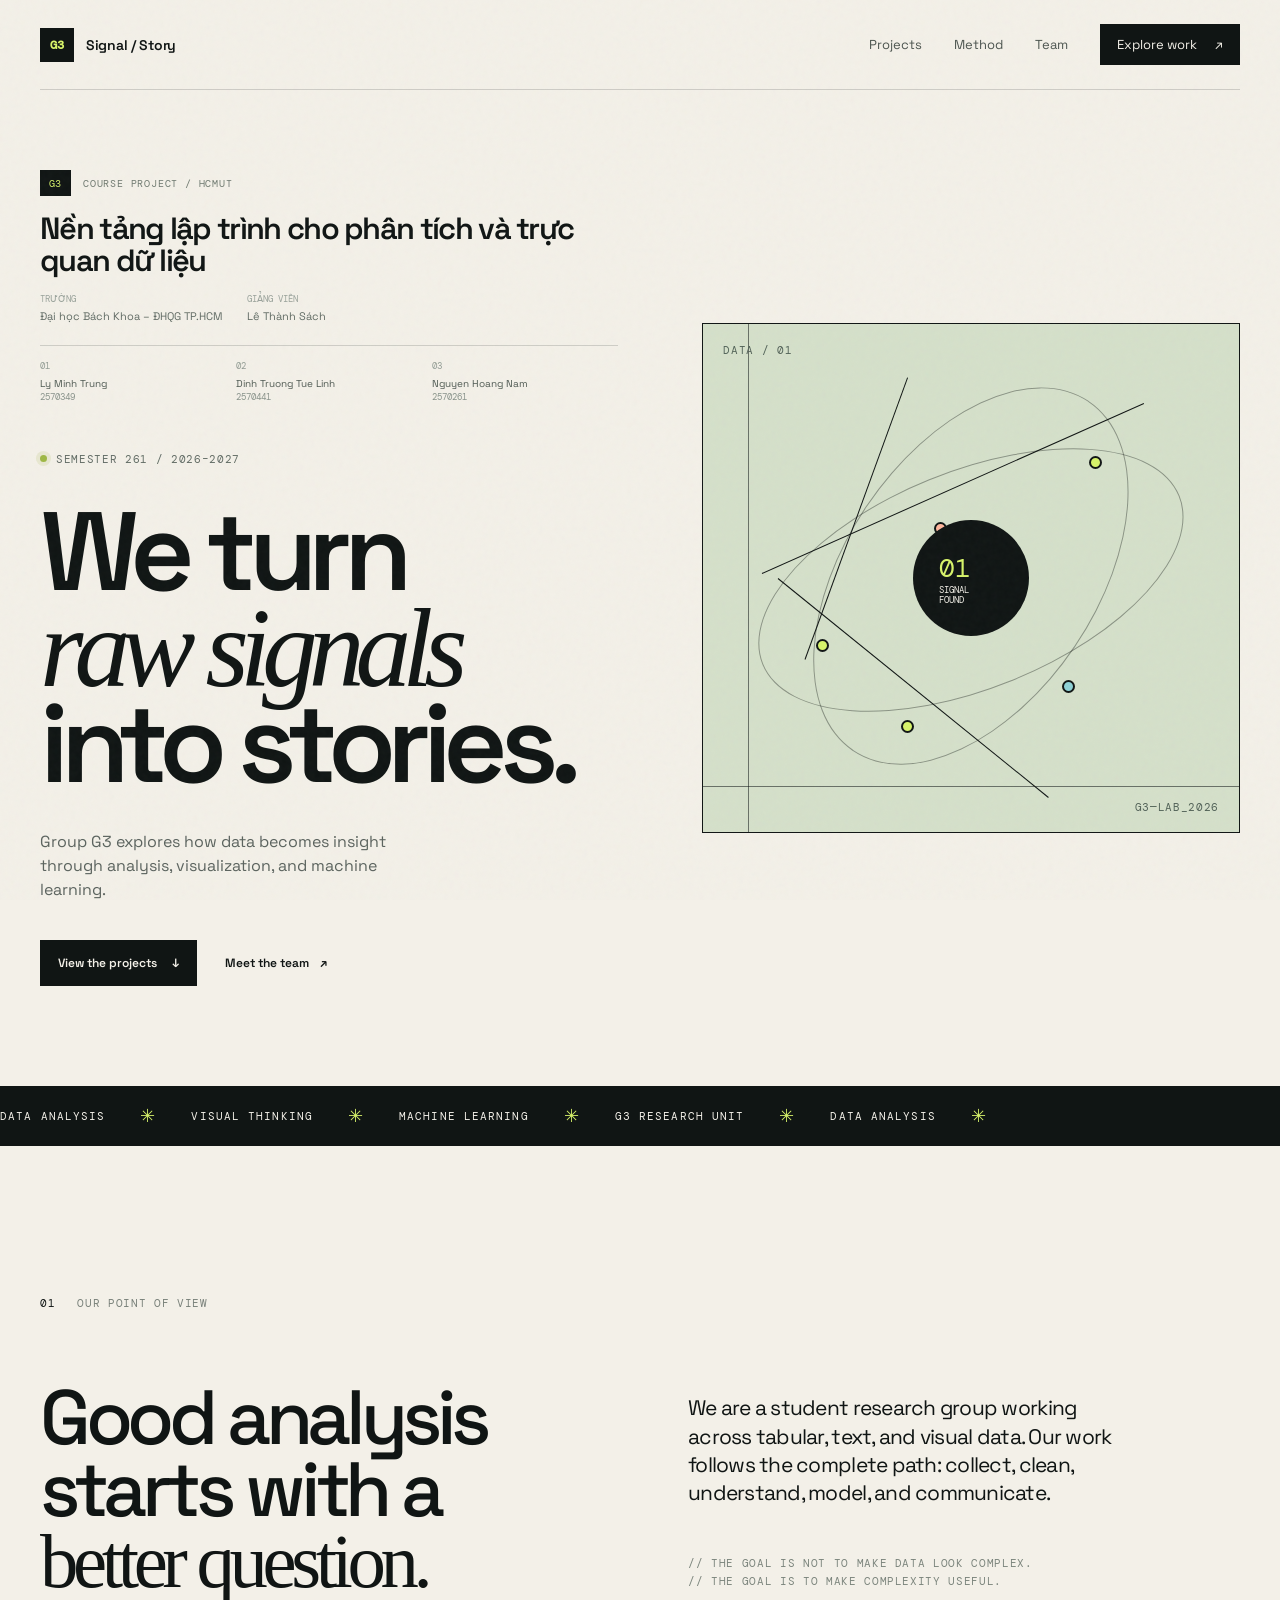
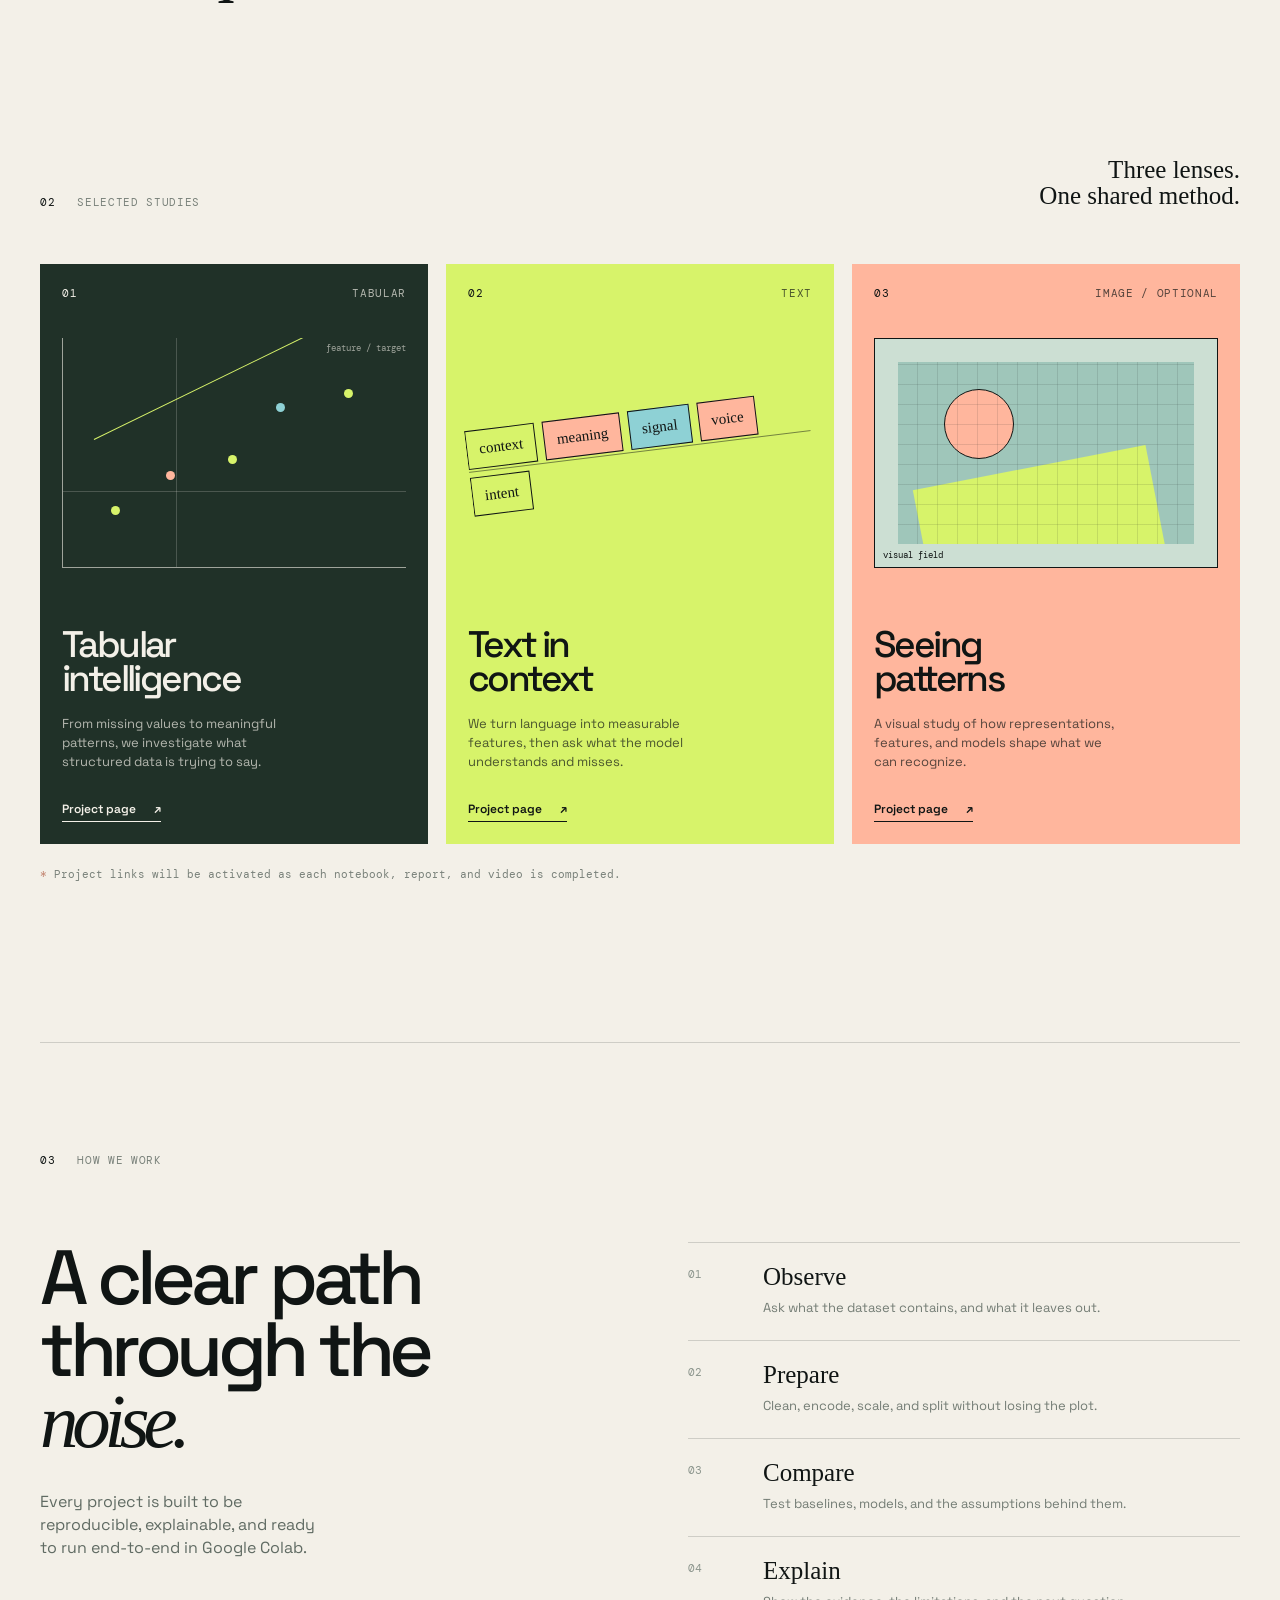
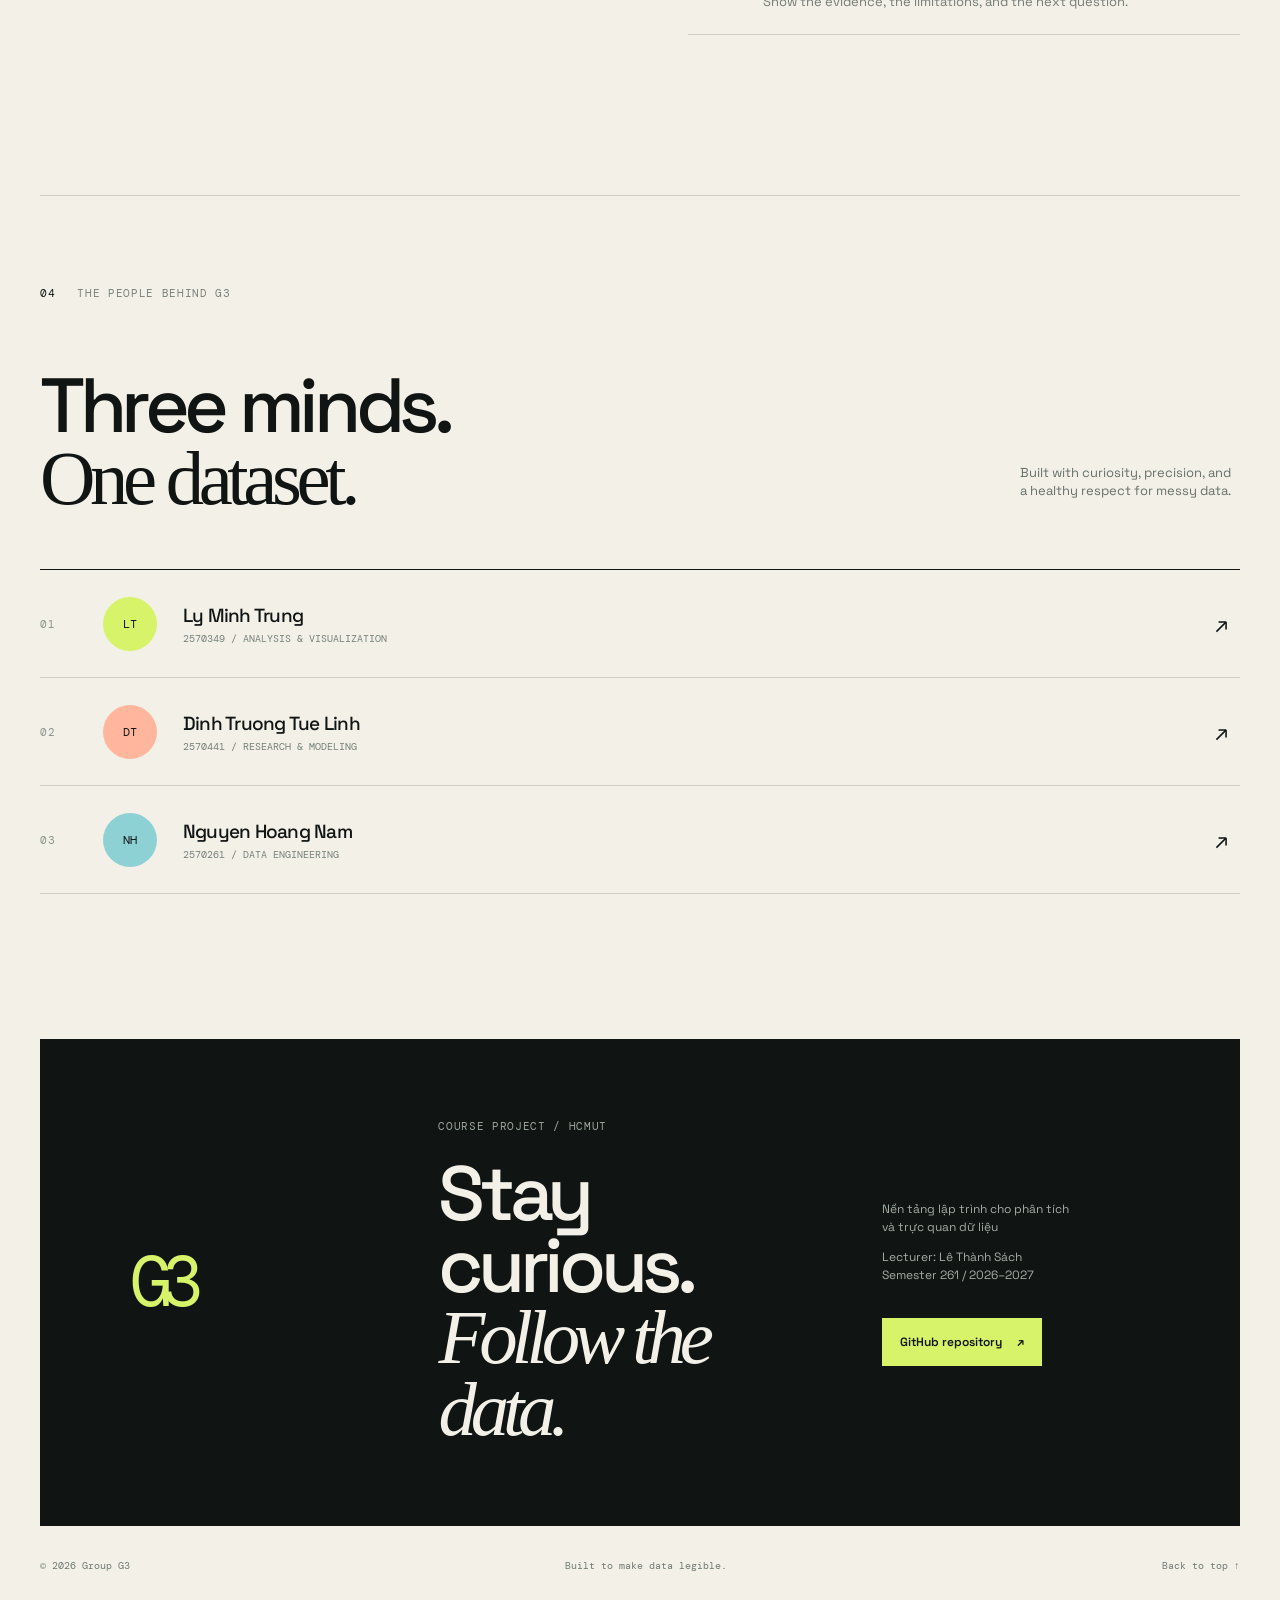
==== index.html @ 5262b0e8 "Create Group G3 assignment landing page" ====
<!doctype html>
<html lang="en">
<head>
  <meta charset="UTF-8">
  <meta name="viewport" content="width=device-width, initial-scale=1.0">
  <meta name="description" content="Group G3 - Programming Foundations for Data Analysis and Visualization.">
  <meta name="theme-color" content="#101514">
  <title>G3 / Signal &amp; Story</title>
  <link rel="preconnect" href="https://fonts.googleapis.com">
  <link rel="preconnect" href="https://fonts.gstatic.com" crossorigin>
  <link href="https://fonts.googleapis.com/css2?family=DM+Mono:wght@400;500&family=Space+Grotesk:wght@400;500;600;700&display=swap" rel="stylesheet">
  <link rel="stylesheet" href="style.css">
</head>
<body>
  <div class="noise" aria-hidden="true"></div>
  <header class="site-header">
    <a class="brand" href="#top" aria-label="G3 home"><span class="brand-mark">G3</span><span>Signal / Story</span></a>
    <button class="menu-toggle" type="button" aria-expanded="false" aria-controls="site-nav">Menu <span>+</span></button>
    <nav class="site-nav" id="site-nav" aria-label="Primary navigation">
      <a href="#work">Projects</a>
      <a href="#method">Method</a>
      <a href="#team">Team</a>
      <a class="nav-cta" href="#contact">Explore work <span>↗</span></a>
    </nav>
  </header>

  <main id="top">
    <section class="hero section-shell">
      <div class="hero-copy reveal">
        <div class="course-meta">
          <div class="course-meta-heading"><span class="meta-index">G3</span><span>Course project / HCMUT</span></div>
          <h2>Nền tảng lập trình cho phân tích và trực quan dữ liệu</h2>
          <div class="course-meta-details">
            <p><strong>Trường</strong> Đại học Bách Khoa – ĐHQG TP.HCM</p>
            <p><strong>Giảng viên</strong> Lê Thành Sách</p>
          </div>
          <div class="course-members">
            <span><b>01</b> Ly Minh Trung<br><small>2570349</small></span>
            <span><b>02</b> Dinh Truong Tue Linh<br><small>2570441</small></span>
            <span><b>03</b> Nguyen Hoang Nam<br><small>2570261</small></span>
          </div>
        </div>
        <p class="eyebrow"><span class="status-dot"></span> Semester 261 / 2026–2027</p>
        <h1>We turn<br><em>raw signals</em><br>into stories.</h1>
        <p class="hero-lede">Group G3 explores how data becomes insight through analysis, visualization, and machine learning.</p>
        <div class="hero-actions">
          <a class="button button-primary" href="#work">View the projects <span>↓</span></a>
          <a class="text-link" href="#team">Meet the team <span>↗</span></a>
        </div>
      </div>
      <div class="hero-visual reveal reveal-delay" aria-label="Abstract data visualization showing connected points and measured lines">
        <div class="visual-label label-top">DATA / 01</div>
        <div class="visual-label label-bottom">G3—LAB_2026</div>
        <div class="orbit orbit-one"></div>
        <div class="orbit orbit-two"></div>
        <div class="data-line line-one"></div>
        <div class="data-line line-two"></div>
        <div class="data-line line-three"></div>
        <div class="node node-a"></div>
        <div class="node node-b"></div>
        <div class="node node-c"></div>
        <div class="node node-d"></div>
        <div class="node node-e"></div>
        <div class="visual-center"><span>01</span><small>signal<br>found</small></div>
        <div class="axis axis-x"></div>
        <div class="axis axis-y"></div>
      </div>
    </section>

    <section class="ticker" aria-label="Project focus">
      <div class="ticker-track"><span>DATA ANALYSIS</span><b>✳</b><span>VISUAL THINKING</span><b>✳</b><span>MACHINE LEARNING</span><b>✳</b><span>G3 RESEARCH UNIT</span><b>✳</b><span>DATA ANALYSIS</span><b>✳</b></div>
    </section>

    <section class="intro section-shell" id="method">
      <div class="section-kicker"><span>01</span><span>Our point of view</span></div>
      <div class="intro-grid">
        <h2>Good analysis<br>starts with a<br><span>better question.</span></h2>
        <div class="intro-copy">
          <p>We are a student research group working across tabular, text, and visual data. Our work follows the complete path: collect, clean, understand, model, and communicate.</p>
          <p class="mono-note">// The goal is not to make data look complex.<br>// The goal is to make complexity useful.</p>
        </div>
      </div>
    </section>

    <section class="projects section-shell" id="work">
      <div class="section-heading">
        <div class="section-kicker"><span>02</span><span>Selected studies</span></div>
        <p>Three lenses.<br>One shared method.</p>
      </div>
      <div class="project-grid">
        <article class="project-card project-card-dark reveal">
          <div class="card-top"><span class="project-number">01</span><span class="project-type">Tabular</span></div>
          <div class="card-visual chart-visual" aria-hidden="true"><span class="chart-label">feature / target</span><i></i><i></i><i></i><i></i><i></i><b class="chart-axis-x"></b><b class="chart-axis-y"></b></div>
          <div class="card-content"><h3>Tabular<br>intelligence</h3><p>From missing values to meaningful patterns, we investigate what structured data is trying to say.</p><a class="card-link" href="#contact">Project page <span>↗</span></a></div>
        </article>
        <article class="project-card project-card-lime reveal reveal-delay-short">
          <div class="card-top"><span class="project-number">02</span><span class="project-type">Text</span></div>
          <div class="card-visual text-visual" aria-hidden="true"><span>context</span><span>meaning</span><span>signal</span><span>voice</span><span>intent</span><div class="scan-line"></div></div>
          <div class="card-content"><h3>Text in<br>context</h3><p>We turn language into measurable features, then ask what the model understands and misses.</p><a class="card-link" href="#contact">Project page <span>↗</span></a></div>
        </article>
        <article class="project-card project-card-peach reveal reveal-delay">
          <div class="card-top"><span class="project-number">03</span><span class="project-type">Image / optional</span></div>
          <div class="card-visual image-visual" aria-hidden="true"><div class="image-frame"><div class="image-sun"></div><div class="image-horizon"></div><div class="image-grid"></div></div><span class="image-tag">visual field</span></div>
          <div class="card-content"><h3>Seeing<br>patterns</h3><p>A visual study of how representations, features, and models shape what we can recognize.</p><a class="card-link" href="#contact">Project page <span>↗</span></a></div>
        </article>
      </div>
      <p class="project-note"><span>*</span> Project links will be activated as each notebook, report, and video is completed.</p>
    </section>

    <section class="process section-shell">
      <div class="section-kicker"><span>03</span><span>How we work</span></div>
      <div class="process-grid">
        <div class="process-intro"><h2>A clear path<br>through the<br><em>noise.</em></h2><p>Every project is built to be reproducible, explainable, and ready to run end-to-end in Google Colab.</p></div>
        <ol class="process-list">
          <li><span>01</span><div><h3>Observe</h3><p>Ask what the dataset contains, and what it leaves out.</p></div></li>
          <li><span>02</span><div><h3>Prepare</h3><p>Clean, encode, scale, and split without losing the plot.</p></div></li>
          <li><span>03</span><div><h3>Compare</h3><p>Test baselines, models, and the assumptions behind them.</p></div></li>
          <li><span>04</span><div><h3>Explain</h3><p>Show the evidence, the limitations, and the next question.</p></div></li>
        </ol>
      </div>
    </section>

    <section class="team section-shell" id="team">
      <div class="section-kicker"><span>04</span><span>The people behind G3</span></div>
      <div class="team-heading"><h2>Three minds.<br><span>One dataset.</span></h2><p>Built with curiosity, precision, and a healthy respect for messy data.</p></div>
      <div class="member-list">
        <div class="member"><span class="member-index">01</span><div class="member-avatar avatar-lime">LT</div><div class="member-name"><h3>Ly Minh Trung</h3><p>2570349 / Analysis &amp; visualization</p></div><span class="member-arrow">↗</span></div>
        <div class="member"><span class="member-index">02</span><div class="member-avatar avatar-peach">DT</div><div class="member-name"><h3>Dinh Truong Tue Linh</h3><p>2570441 / Research &amp; modeling</p></div><span class="member-arrow">↗</span></div>
        <div class="member"><span class="member-index">03</span><div class="member-avatar avatar-blue">NH</div><div class="member-name"><h3>Nguyen Hoang Nam</h3><p>2570261 / Data engineering</p></div><span class="member-arrow">↗</span></div>
      </div>
    </section>

    <section class="contact section-shell" id="contact">
      <div class="contact-mark">G3</div>
      <div><p class="eyebrow">Course project / HCMUT</p><h2>Stay curious.<br><em>Follow the data.</em></h2></div>
      <div class="contact-meta"><p>Nền tảng lập trình cho phân tích và trực quan dữ liệu</p><p>Lecturer: Lê Thành Sách<br>Semester 261 / 2026–2027</p><a class="button button-light" href="https://github.com/trungly-hcmut/CO5177_DataVisualization_Assignment" target="_blank" rel="noreferrer">GitHub repository <span>↗</span></a></div>
    </section>
  </main>

  <footer class="site-footer section-shell"><span>© 2026 Group G3</span><span>Built to make data legible.</span><a href="#top">Back to top ↑</a></footer>
  <script src="script.js"></script>
</body>
</html>
---- style.css ----
:root {
  --ink: #101514;
  --paper: #f3f0e8;
  --muted: #7f867f;
  --line: rgba(16, 21, 20, .16);
  --lime: #d7f36a;
  --peach: #ffb69d;
  --blue: #8ed1d5;
  --serif: Georgia, 'Times New Roman', serif;
  --sans: 'Space Grotesk', 'Helvetica Neue', sans-serif;
  --mono: 'DM Mono', monospace;
}

* { box-sizing: border-box; }
html { scroll-behavior: smooth; }
body { margin: 0; background: var(--paper); color: var(--ink); font-family: var(--sans); overflow-x: hidden; }
a { color: inherit; text-decoration: none; }
.noise { position: fixed; inset: 0; z-index: 10; pointer-events: none; opacity: .07; background-image: url("data:image/svg+xml,%3Csvg viewBox='0 0 180 180' xmlns='http://www.w3.org/2000/svg'%3E%3Cfilter id='n'%3E%3CfeTurbulence type='fractalNoise' baseFrequency='.9' numOctaves='4' stitchTiles='stitch'/%3E%3C/filter%3E%3Crect width='100%25' height='100%25' filter='url(%23n)' opacity='.45'/%3E%3C/svg%3E"); }
.section-shell { width: min(1240px, calc(100% - 80px)); margin-inline: auto; }
.site-header { width: min(1240px, calc(100% - 80px)); height: 90px; margin: auto; display: flex; align-items: center; justify-content: space-between; border-bottom: 1px solid var(--line); position: relative; z-index: 20; }
.brand { display: flex; gap: 12px; align-items: center; font-size: 14px; font-weight: 600; letter-spacing: -.02em; }
.brand-mark { display: grid; place-items: center; width: 34px; height: 34px; background: var(--ink); color: var(--lime); font-family: var(--mono); font-size: 12px; }
.site-nav { display: flex; align-items: center; gap: 32px; color: #4d5550; font-size: 13px; }
.site-nav a:not(.nav-cta):hover, .text-link:hover, .card-link:hover { color: #8b9c2b; }
.nav-cta { background: var(--ink); color: var(--paper); padding: 12px 17px; }
.nav-cta span, .button span, .card-link span { margin-left: 15px; }
.menu-toggle { display: none; background: none; border: 0; font-family: var(--mono); font-size: 12px; }
.hero { min-height: 680px; display: grid; grid-template-columns: 1fr .93fr; gap: 7%; align-items: center; padding: 80px 0 100px; }
.course-meta { margin-bottom: 48px; max-width: 610px; }
.course-meta-heading { display: flex; align-items: center; gap: 12px; color: #707a71; font: 10px var(--mono); letter-spacing: .08em; text-transform: uppercase; }
.meta-index { display: grid; place-items: center; width: 31px; height: 26px; background: var(--ink); color: var(--lime); font-size: 10px; }
.course-meta h2 { max-width: 560px; margin: 17px 0 16px; font-size: clamp(22px, 2.4vw, 32px); line-height: 1.04; letter-spacing: -.055em; font-weight: 600; }
.course-meta-details { display: flex; flex-wrap: wrap; gap: 6px 24px; color: #626c65; font-size: 11px; }
.course-meta-details p { margin: 0; }
.course-meta-details strong { display: block; margin-bottom: 4px; color: #9aa39b; font: 9px var(--mono); text-transform: uppercase; }
.course-members { display: grid; grid-template-columns: repeat(3, minmax(0, 1fr)); gap: 10px; margin-top: 22px; padding-top: 14px; border-top: 1px solid var(--line); }
.course-members span { color: #4f5952; font-size: 10px; line-height: 1.35; }
.course-members b { display: block; margin-bottom: 5px; color: #929c94; font: 9px var(--mono); }
.course-members small { color: #89938b; font: 9px var(--mono); }
.eyebrow, .section-kicker, .project-type, .project-number, .visual-label, .member-index, .mono-note { font-family: var(--mono); font-size: 11px; letter-spacing: .06em; text-transform: uppercase; }
.eyebrow { display: flex; align-items: center; gap: 9px; color: #626c65; }
.status-dot { width: 7px; height: 7px; background: #9eb744; display: inline-block; border-radius: 50%; box-shadow: 0 0 0 4px rgba(158,183,68,.15); }
h1, h2, h3, p { margin-top: 0; }
h1 { font-size: clamp(68px, 8.7vw, 128px); line-height: .86; letter-spacing: -.075em; font-weight: 600; margin: 38px 0; }
h1 em, h2 em { font-family: var(--serif); font-weight: 400; letter-spacing: -.08em; }
.hero-lede { max-width: 360px; color: #5b635e; font-size: 16px; line-height: 1.5; }
.hero-actions { display: flex; align-items: center; gap: 28px; margin-top: 38px; }
.button { display: inline-flex; align-items: center; padding: 15px 18px; font-size: 12px; font-weight: 600; }
.button-primary { background: var(--ink); color: var(--paper); }
.button-primary:hover { background: #3e5040; }
.button-light { background: var(--lime); color: var(--ink); margin-top: 22px; }
.text-link, .card-link { font-size: 12px; font-weight: 600; }
.text-link span { margin-left: 8px; }
.hero-visual { height: 510px; position: relative; background: #d5e0ca; overflow: hidden; border: 1px solid var(--ink); }
.hero-visual::before { content: ''; position: absolute; inset: 0; background: linear-gradient(90deg, transparent 49.8%, rgba(16,21,20,.12) 50%, transparent 50.2%), linear-gradient(0deg, transparent 49.8%, rgba(16,21,20,.12) 50%, transparent 50.2%); background-size: 64px 64px; opacity: .55; }
.visual-label { position: absolute; z-index: 2; color: #526258; }
.label-top { top: 19px; left: 20px; }.label-bottom { bottom: 18px; right: 20px; }
.orbit { position: absolute; border: 1px solid rgba(16,21,20,.38); border-radius: 50%; transform: rotate(-22deg); }
.orbit-one { width: 84%; height: 43%; left: 8%; top: 29%; }.orbit-two { width: 47%; height: 83%; left: 26.5%; top: 8%; transform: rotate(34deg); }
.data-line { position: absolute; height: 1px; background: var(--ink); transform-origin: left; z-index: 1; }.line-one { width: 78%; top: 49%; left: 11%; transform: rotate(-24deg); }.line-two { width: 65%; top: 50%; left: 14%; transform: rotate(39deg); }.line-three { width: 56%; top: 66%; left: 19%; transform: rotate(-70deg); }
.node { position: absolute; width: 13px; height: 13px; border: 2px solid var(--ink); background: var(--lime); border-radius: 50%; z-index: 3; }.node-a { left: 21%; top: 62%; }.node-b { left: 43%; top: 39%; background: var(--peach); }.node-c { left: 72%; top: 26%; }.node-d { left: 67%; top: 70%; background: var(--blue); }.node-e { left: 37%; top: 78%; }
.visual-center { position: absolute; top: 50%; left: 50%; translate: -50% -50%; width: 116px; height: 116px; border-radius: 50%; background: var(--ink); color: var(--lime); display: flex; flex-direction: column; justify-content: center; padding-left: 26px; z-index: 4; }.visual-center span { font-family: var(--mono); font-size: 26px; }.visual-center small { font-family: var(--mono); font-size: 9px; color: var(--paper); line-height: 1.15; text-transform: uppercase; }
.axis { position: absolute; background: var(--ink); opacity: .55; }.axis-x { width: 100%; height: 1px; bottom: 45px; }.axis-y { height: 100%; width: 1px; left: 45px; }
.ticker { background: var(--ink); color: var(--paper); overflow: hidden; white-space: nowrap; padding: 18px 0; }.ticker-track { width: max-content; display: flex; align-items: center; gap: 35px; animation: ticker 32s linear infinite; font-family: var(--mono); font-size: 11px; letter-spacing: .1em; }.ticker b { color: var(--lime); font-size: 18px; font-weight: 400; }
@keyframes ticker { to { transform: translateX(-50%); } }
.intro { padding: 150px 0 155px; }.section-kicker { display: flex; align-items: center; gap: 22px; color: #79817a; }.section-kicker span:first-child { color: var(--ink); }.intro-grid { display: grid; grid-template-columns: 1fr 1fr; gap: 8%; margin-top: 72px; }.intro h2, .process h2, .team h2, .contact h2 { font-size: clamp(48px, 6vw, 84px); line-height: .93; letter-spacing: -.07em; font-weight: 500; margin: 0; }.intro h2 span, .team h2 span { font-family: var(--serif); font-weight: 400; }.intro-copy { padding-top: 12px; max-width: 440px; }.intro-copy > p:first-child { font-size: 21px; line-height: 1.35; letter-spacing: -.035em; }.mono-note { margin-top: 46px; color: #7c857d; line-height: 1.7; }
.projects { padding-bottom: 150px; }.section-heading { display: flex; justify-content: space-between; align-items: end; margin-bottom: 55px; }.section-heading > p { font-family: var(--serif); font-size: 25px; line-height: 1.05; text-align: right; margin: 0; }.project-grid { display: grid; grid-template-columns: repeat(3, 1fr); gap: 18px; }.project-card { min-height: 580px; padding: 22px; display: flex; flex-direction: column; }.project-card-dark { background: #203128; color: var(--paper); }.project-card-lime { background: var(--lime); }.project-card-peach { background: var(--peach); }.card-top { display: flex; justify-content: space-between; }.project-type { opacity: .7; }.card-visual { height: 230px; margin: 38px 0 35px; position: relative; overflow: hidden; }.card-content { margin-top: auto; }.card-content h3 { font-size: 37px; line-height: .9; letter-spacing: -.07em; font-weight: 500; margin-bottom: 20px; }.card-content p { max-width: 245px; font-size: 13px; line-height: 1.45; opacity: .7; }.card-link { display: inline-block; margin-top: 17px; border-bottom: 1px solid currentColor; padding-bottom: 4px; }.chart-visual { border-bottom: 1px solid rgba(243,240,232,.6); border-left: 1px solid rgba(243,240,232,.6); }.chart-label { position: absolute; top: 4px; right: 0; font: 9px var(--mono); opacity: .6; }.chart-visual i { position: absolute; width: 9px; height: 9px; border-radius: 50%; background: var(--lime); }.chart-visual i:nth-of-type(1) { left: 14%; bottom: 23%; }.chart-visual i:nth-of-type(2) { left: 30%; bottom: 38%; background: var(--peach); }.chart-visual i:nth-of-type(3) { left: 48%; bottom: 45%; }.chart-visual i:nth-of-type(4) { left: 62%; bottom: 68%; background: var(--blue); }.chart-visual i:nth-of-type(5) { left: 82%; bottom: 74%; }.chart-visual::after { content: ''; position: absolute; width: 85%; height: 1px; top: 44%; left: 9%; background: var(--lime); transform: rotate(-26deg); transform-origin: left; }.chart-axis-x, .chart-axis-y { position: absolute; background: rgba(243,240,232,.2); }.chart-axis-x { left: 0; right: 0; height: 1px; bottom: 33%; }.chart-axis-y { top: 0; bottom: 0; width: 1px; left: 33%; }.text-visual { display: flex; flex-wrap: wrap; align-content: center; gap: 8px; transform: rotate(-7deg); }.text-visual span { border: 1px solid var(--ink); padding: 10px 12px; font: 15px var(--serif); }.text-visual span:nth-child(2), .text-visual span:nth-child(4) { background: var(--peach); }.text-visual span:nth-child(3) { background: var(--blue); }.scan-line { position: absolute; left: -10%; right: -10%; height: 1px; background: var(--ink); top: 49%; opacity: .5; }.image-visual { border: 1px solid var(--ink); background: #ccdfd3; }.image-frame { position: absolute; inset: 23px; overflow: hidden; background: #9fc6ba; }.image-sun { width: 70px; height: 70px; border: 1px solid var(--ink); border-radius: 50%; position: absolute; top: 27px; left: 46px; background: var(--peach); }.image-horizon { position: absolute; width: 80%; height: 100%; bottom: -57%; left: 10%; background: var(--lime); rotate: -11deg; }.image-grid { position: absolute; inset: 0; background: repeating-linear-gradient(0deg, transparent 0 19px, rgba(16,21,20,.22) 20px), repeating-linear-gradient(90deg, transparent 0 19px, rgba(16,21,20,.22) 20px); }.image-tag { position: absolute; bottom: 6px; left: 8px; font: 9px var(--mono); }.project-note { margin-top: 23px; color: #79817a; font: 11px var(--mono); }.project-note span { color: #bf7d68; }
.process { padding: 110px 0 160px; border-top: 1px solid var(--line); }.process-grid { display: grid; grid-template-columns: 1fr 1fr; gap: 8%; margin-top: 75px; }.process-intro p { max-width: 280px; color: #606b63; line-height: 1.45; margin-top: 32px; }.process-list { margin: 0; padding: 0; list-style: none; border-top: 1px solid var(--line); }.process-list li { display: grid; grid-template-columns: 55px 1fr; gap: 20px; padding: 24px 0; border-bottom: 1px solid var(--line); }.process-list li > span { font: 11px var(--mono); color: #8c958d; }.process-list h3 { font: 500 25px var(--serif); margin: -4px 0 8px; }.process-list p { color: #737c74; font-size: 13px; margin: 0; }
.team { padding: 90px 0 145px; border-top: 1px solid var(--line); }.team-heading { display: flex; align-items: end; justify-content: space-between; margin: 70px 0 55px; }.team-heading p { max-width: 220px; color: #657068; font-size: 13px; line-height: 1.45; }.member-list { border-top: 1px solid var(--ink); }.member { min-height: 108px; display: grid; grid-template-columns: 45px 62px 1fr 25px; align-items: center; gap: 18px; border-bottom: 1px solid var(--line); }.member-index { color: #89928a; }.member-avatar { display: grid; place-items: center; width: 54px; height: 54px; border-radius: 50%; font: 12px var(--mono); }.avatar-lime { background: var(--lime); }.avatar-peach { background: var(--peach); }.avatar-blue { background: var(--blue); }.member-name h3 { font-size: 19px; letter-spacing: -.04em; font-weight: 500; margin: 0 0 4px; }.member-name p { color: #758078; font: 10px var(--mono); margin: 0; text-transform: uppercase; }.member-arrow { font-size: 22px; }.member:hover .member-arrow { transform: translate(3px, -3px); transition: transform .2s ease; }
.contact { background: var(--ink); color: var(--paper); padding: 80px 7%; min-height: 420px; display: grid; grid-template-columns: 1fr 1.5fr 1fr; gap: 40px; align-items: center; }.contact-mark { color: var(--lime); font: 70px var(--mono); letter-spacing: -.15em; }.contact .eyebrow { color: #9da89d; }.contact h2 { margin-top: 25px; }.contact-meta { color: #a3aca4; font-size: 12px; line-height: 1.5; }.contact-meta p:first-child { max-width: 200px; }.site-footer { min-height: 80px; display: flex; justify-content: space-between; align-items: center; font: 10px var(--mono); color: #707a71; }.site-footer a:hover { color: var(--ink); }
.reveal { opacity: 0; transform: translateY(22px); transition: opacity .7s ease, transform .7s ease; }.reveal.visible { opacity: 1; transform: translateY(0); }.reveal-delay { transition-delay: .15s; }.reveal-delay-short { transition-delay: .1s; }
@media (max-width: 800px) { .section-shell, .site-header { width: min(100% - 38px, 620px); }.site-header { height: 72px; }.menu-toggle { display: block; z-index: 2; }.site-nav { display: none; position: absolute; top: 72px; left: 0; right: 0; padding: 20px; background: var(--paper); border: 1px solid var(--line); flex-direction: column; align-items: stretch; gap: 0; }.site-nav.open { display: flex; }.site-nav a { padding: 13px 0; }.site-nav .nav-cta { text-align: center; margin-top: 8px; }.hero { grid-template-columns: 1fr; padding: 55px 0 75px; min-height: auto; gap: 58px; }.course-meta { margin-bottom: 38px; }.course-meta h2 { max-width: 480px; }.course-meta-details { gap: 15px 22px; }.course-members { grid-template-columns: 1fr; gap: 10px; }.course-members span { display: grid; grid-template-columns: 25px 1fr; }.course-members b { grid-row: span 2; }.hero-visual { height: 390px; }.intro { padding: 100px 0; }.intro-grid, .process-grid { grid-template-columns: 1fr; gap: 45px; margin-top: 52px; }.project-grid { grid-template-columns: 1fr; gap: 14px; }.project-card { min-height: 520px; }.projects { padding-bottom: 100px; }.process { padding: 80px 0 100px; }.team { padding: 75px 0 100px; }.team-heading { display: block; margin: 50px 0 40px; }.team-heading p { margin-top: 25px; }.contact { width: 100%; padding: 60px 19px; grid-template-columns: 1fr; gap: 25px; }.contact-mark { font-size: 55px; }.site-footer { min-height: 105px; flex-wrap: wrap; gap: 8px; padding: 22px 0; }.section-heading { align-items: start; gap: 20px; }.section-heading > p { font-size: 19px; }.member { grid-template-columns: 32px 50px 1fr 20px; gap: 10px; }.member-avatar { width: 44px; height: 44px; }.member-name h3 { font-size: 15px; }.member-name p { font-size: 8px; }.hero-actions { flex-wrap: wrap; gap: 20px; } }
@media (prefers-reduced-motion: reduce) { html { scroll-behavior: auto; }.ticker-track { animation: none; }.reveal { transition: none; } }
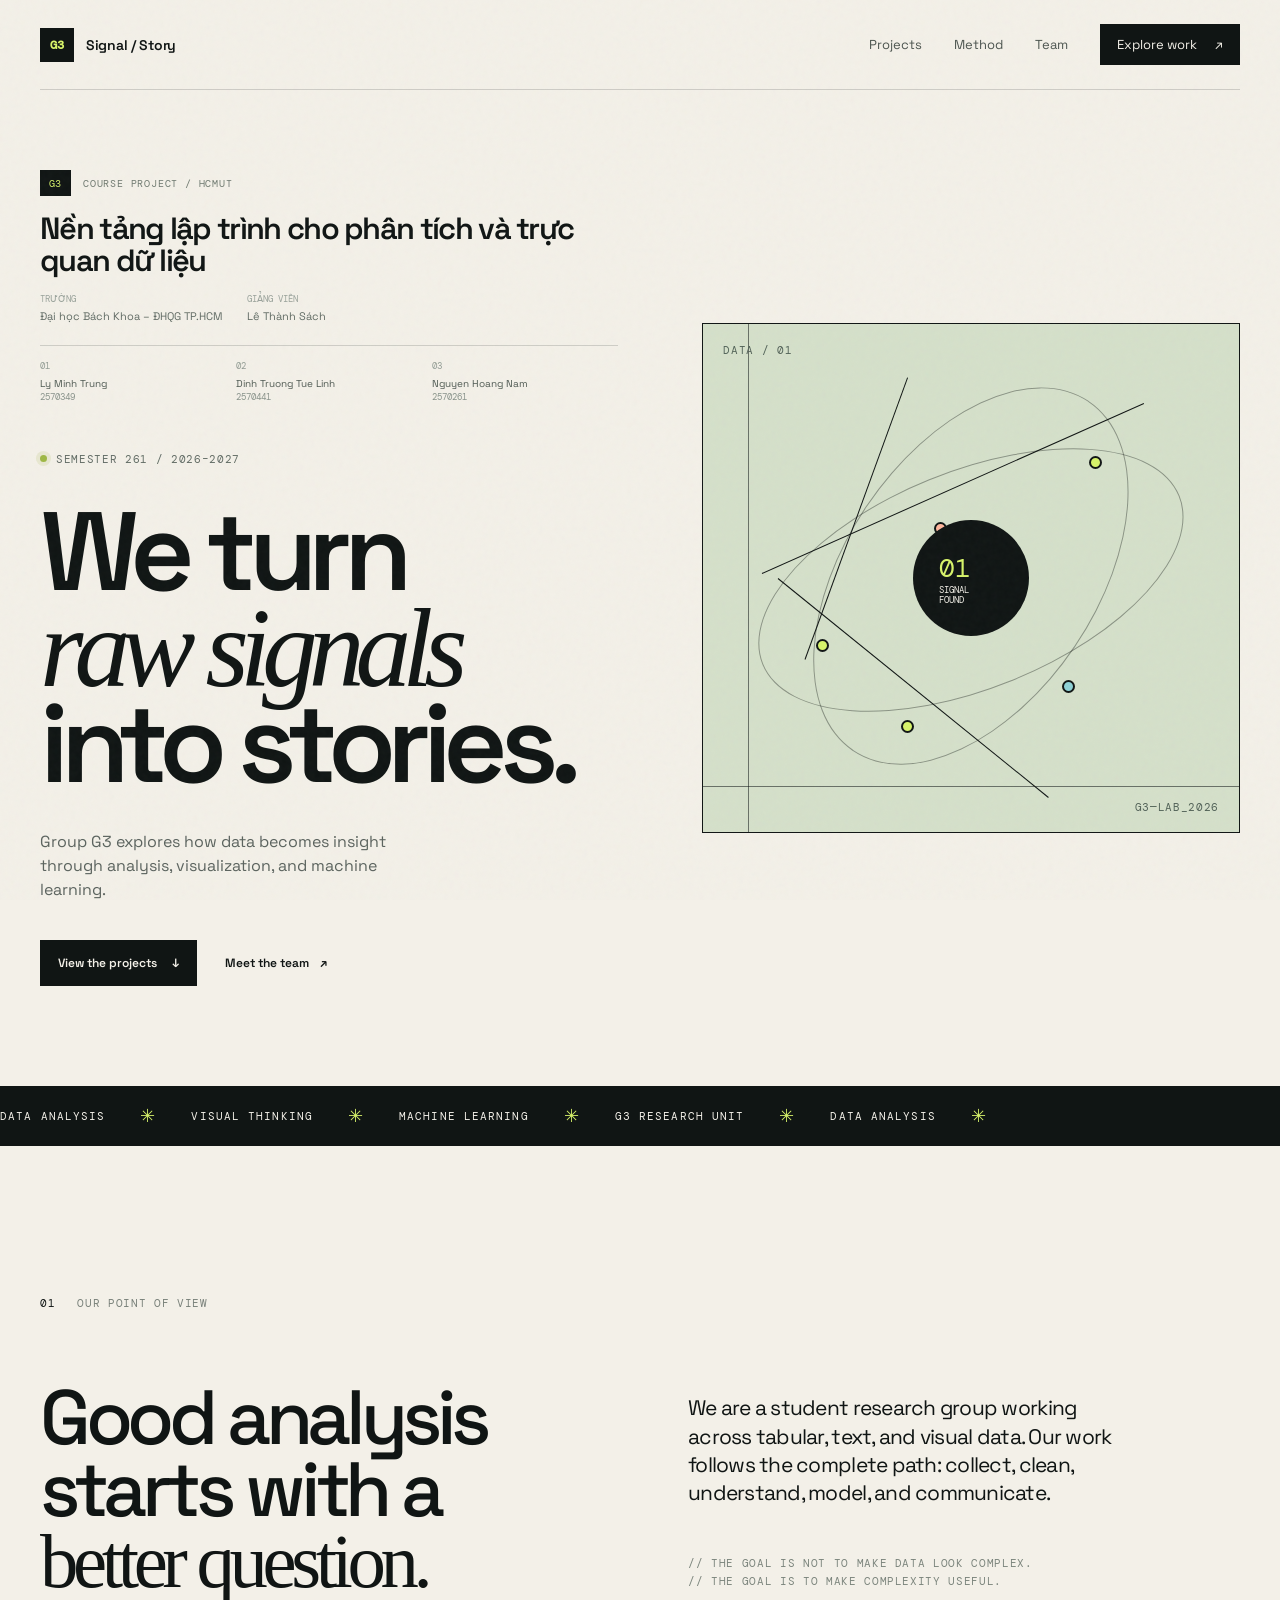
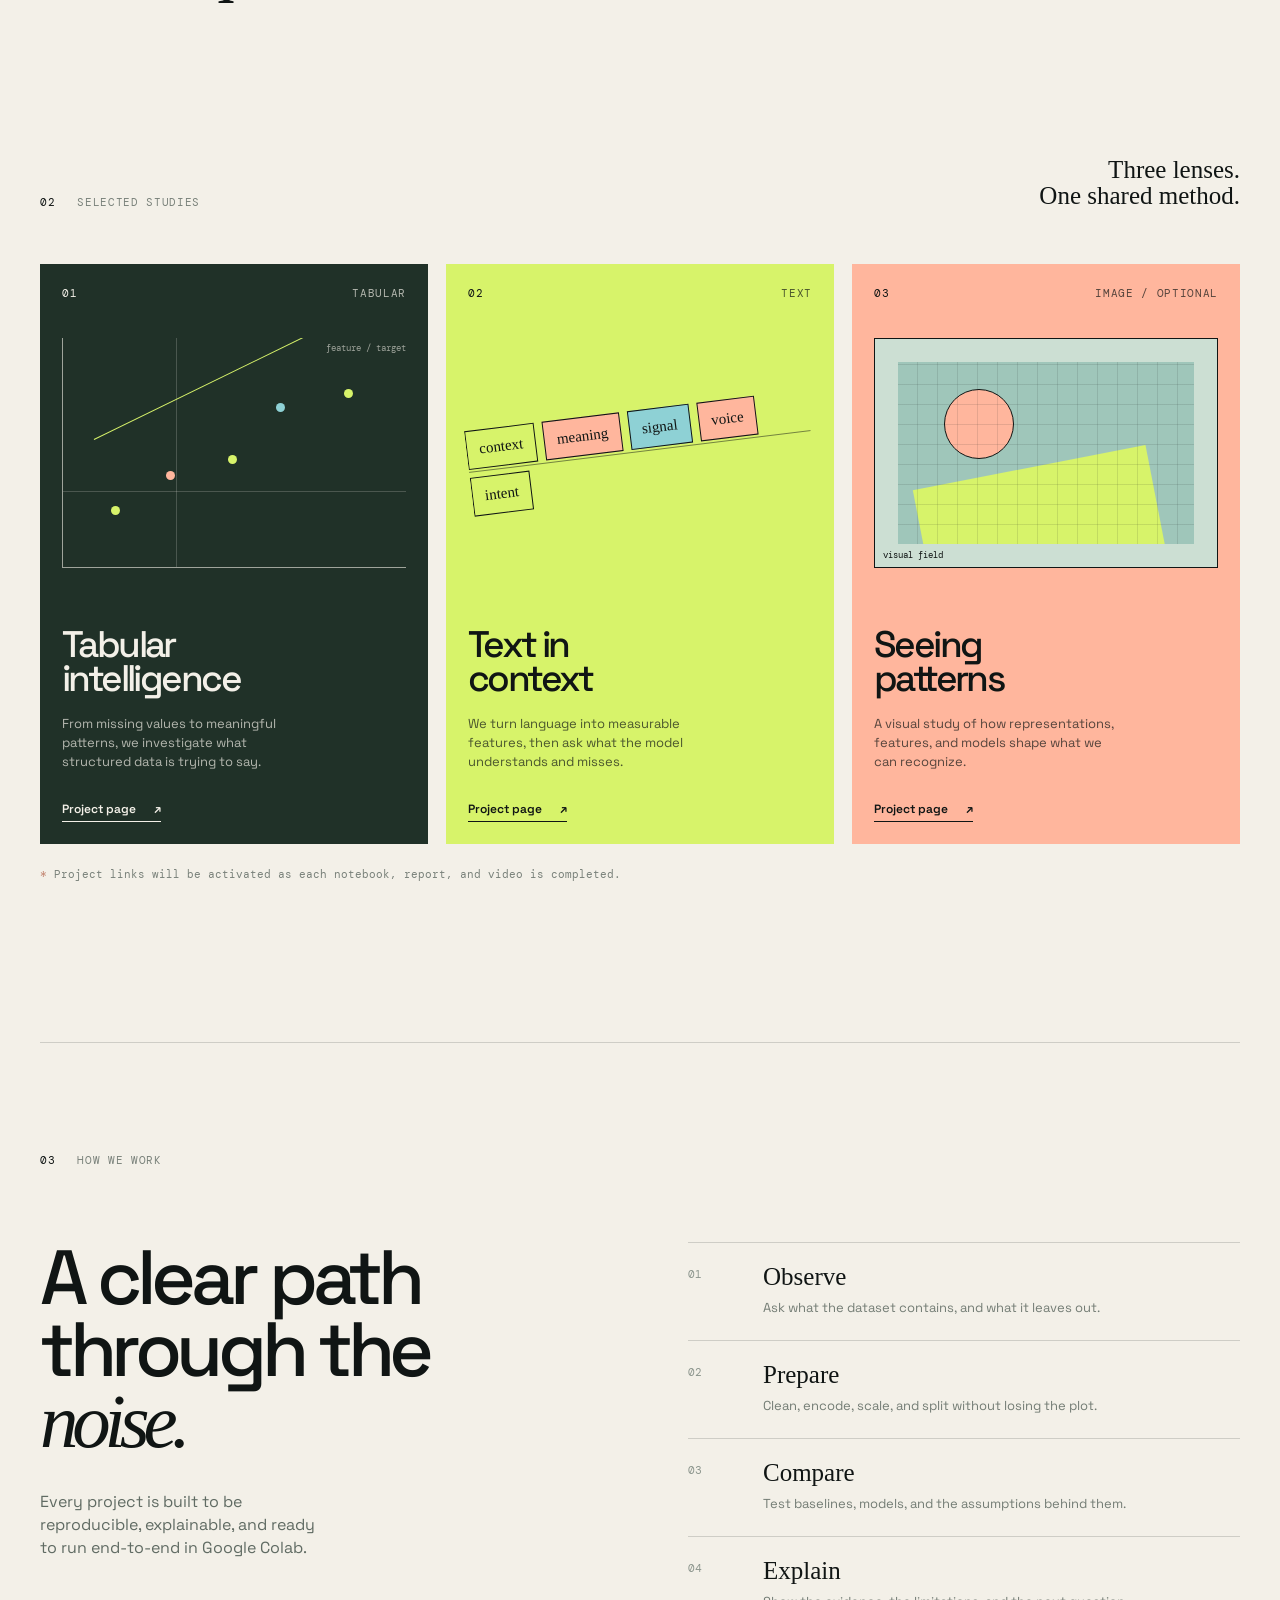
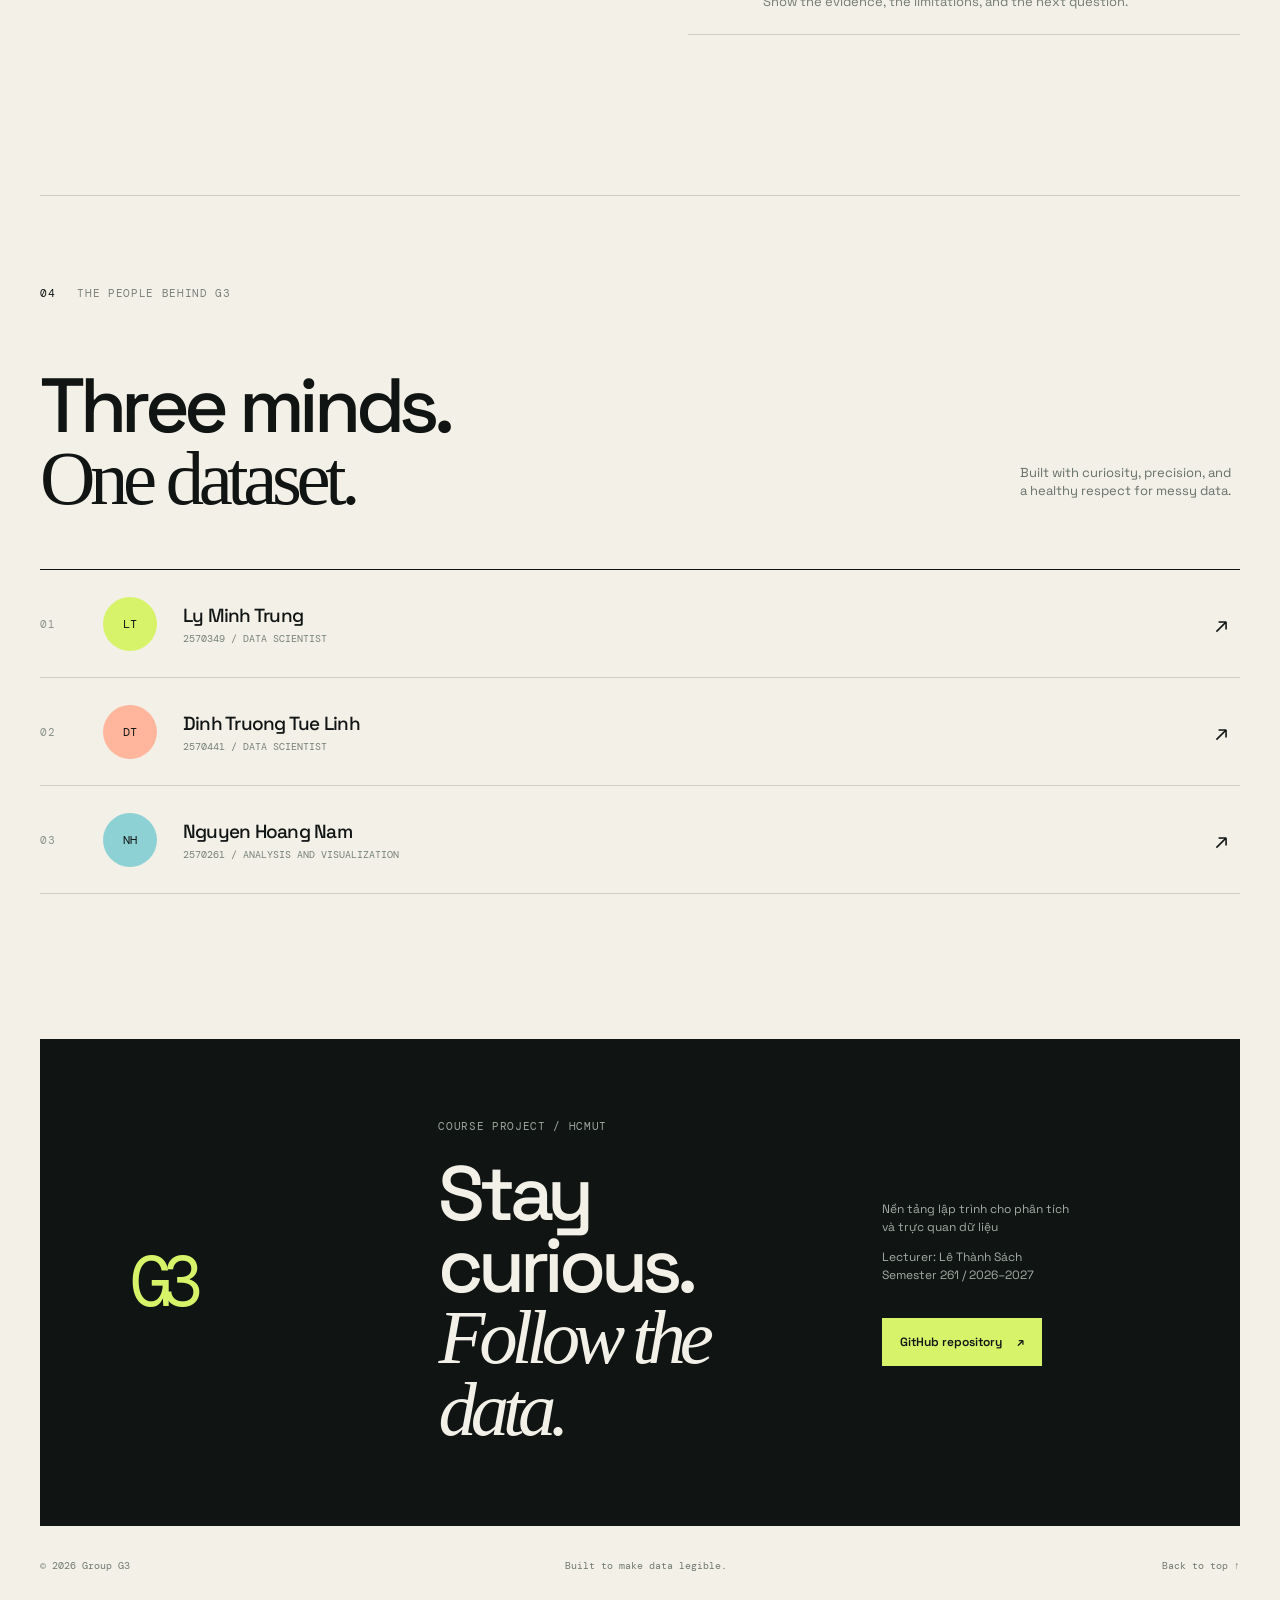
==== commit 37122e4c: "Update Group G3 member roles" ====
--- a/index.html
+++ b/index.html
@@ -124,9 +124,9 @@
       <div class="section-kicker"><span>04</span><span>The people behind G3</span></div>
       <div class="team-heading"><h2>Three minds.<br><span>One dataset.</span></h2><p>Built with curiosity, precision, and a healthy respect for messy data.</p></div>
       <div class="member-list">
-        <div class="member"><span class="member-index">01</span><div class="member-avatar avatar-lime">LT</div><div class="member-name"><h3>Ly Minh Trung</h3><p>2570349 / Analysis &amp; visualization</p></div><span class="member-arrow">↗</span></div>
-        <div class="member"><span class="member-index">02</span><div class="member-avatar avatar-peach">DT</div><div class="member-name"><h3>Dinh Truong Tue Linh</h3><p>2570441 / Research &amp; modeling</p></div><span class="member-arrow">↗</span></div>
-        <div class="member"><span class="member-index">03</span><div class="member-avatar avatar-blue">NH</div><div class="member-name"><h3>Nguyen Hoang Nam</h3><p>2570261 / Data engineering</p></div><span class="member-arrow">↗</span></div>
+        <div class="member"><span class="member-index">01</span><div class="member-avatar avatar-lime">LT</div><div class="member-name"><h3>Ly Minh Trung</h3><p>2570349 / Data Scientist</p></div><span class="member-arrow">↗</span></div>
+        <div class="member"><span class="member-index">02</span><div class="member-avatar avatar-peach">DT</div><div class="member-name"><h3>Dinh Truong Tue Linh</h3><p>2570441 / Data Scientist</p></div><span class="member-arrow">↗</span></div>
+        <div class="member"><span class="member-index">03</span><div class="member-avatar avatar-blue">NH</div><div class="member-name"><h3>Nguyen Hoang Nam</h3><p>2570261 / Analysis and Visualization</p></div><span class="member-arrow">↗</span></div>
       </div>
     </section>
 
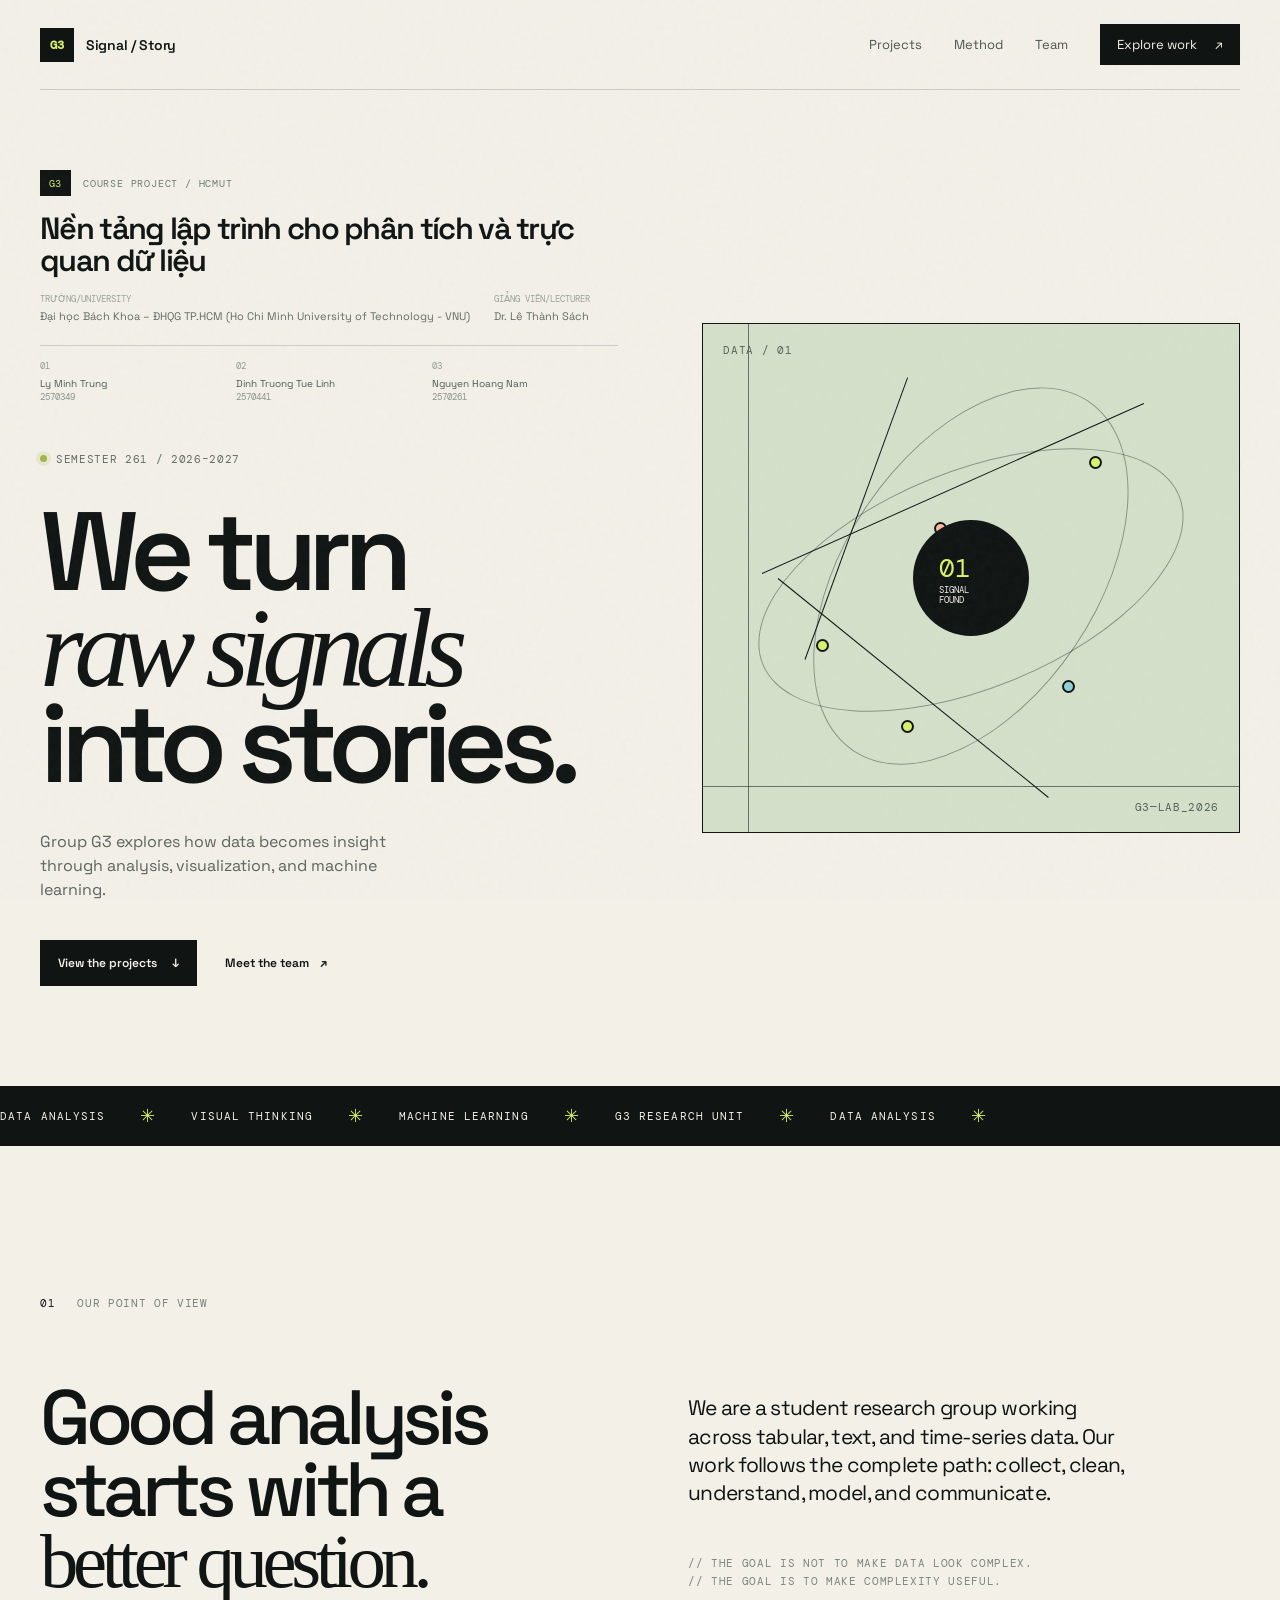
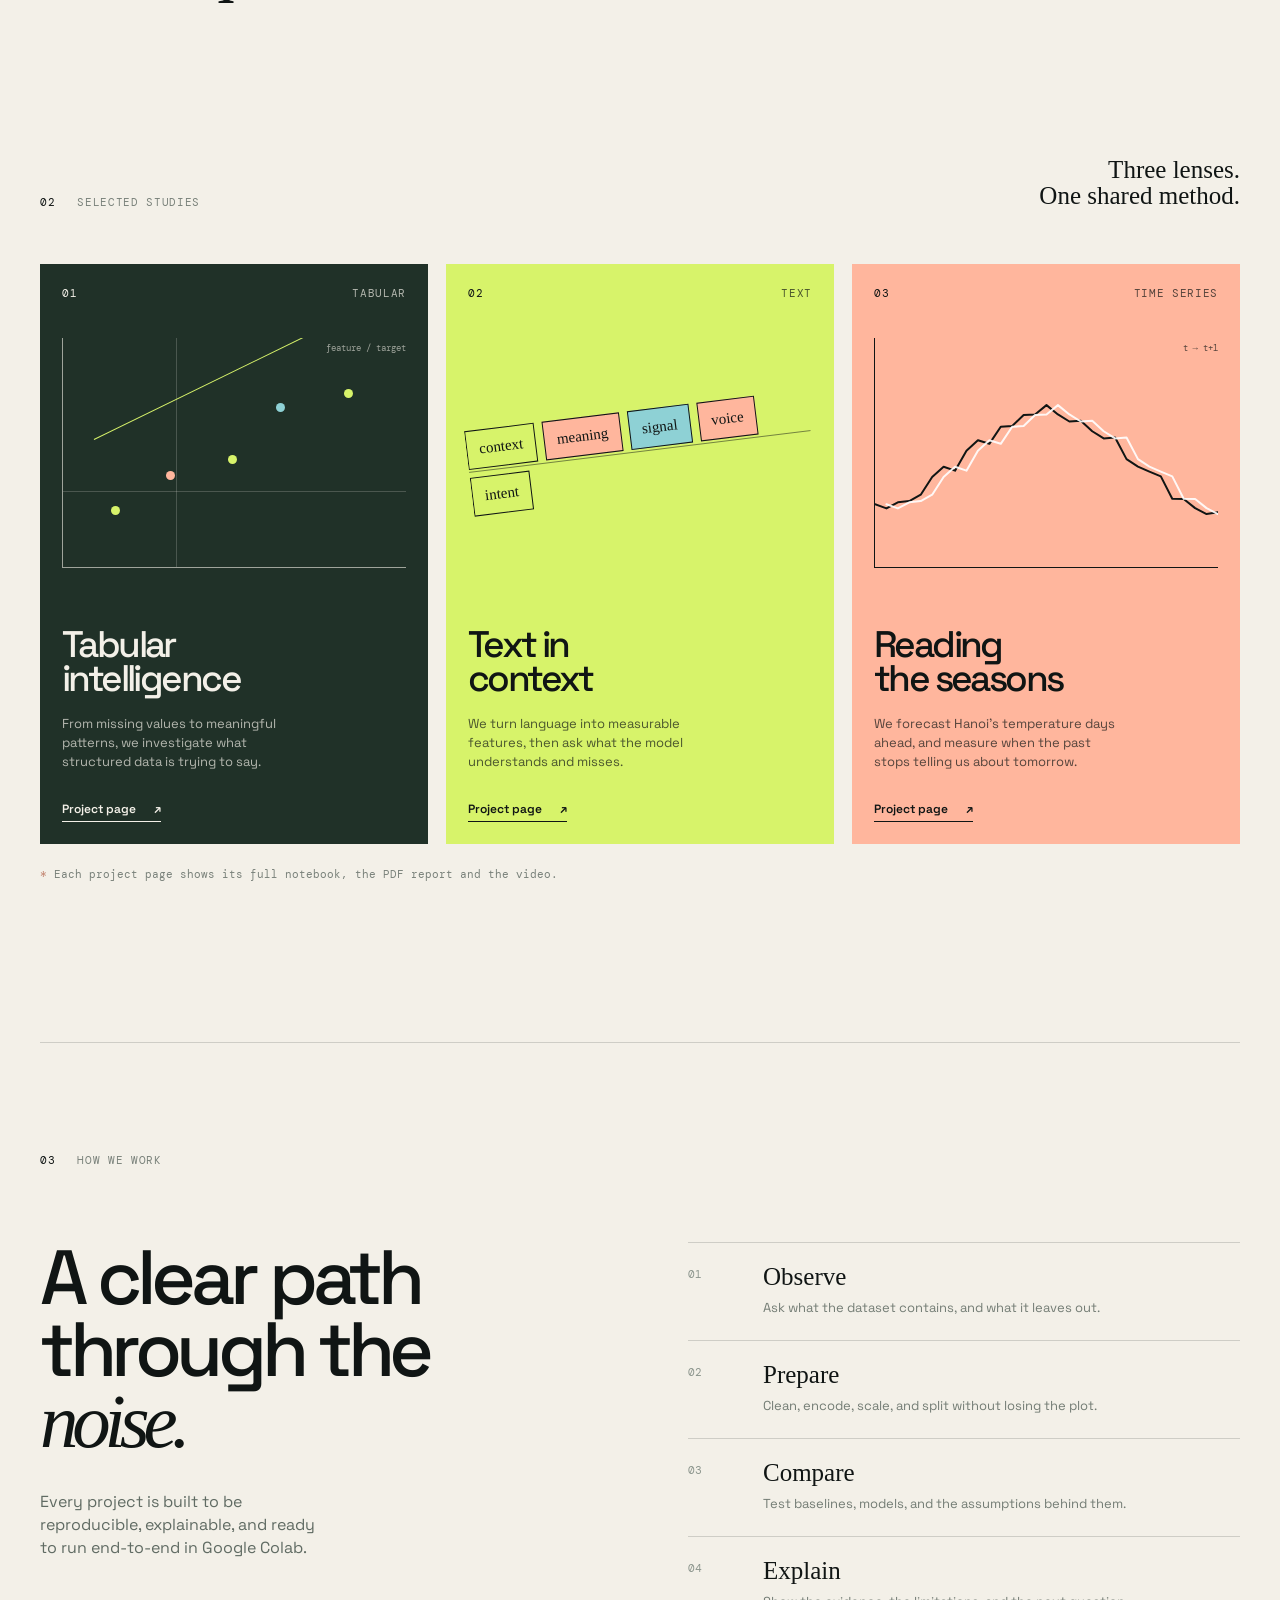
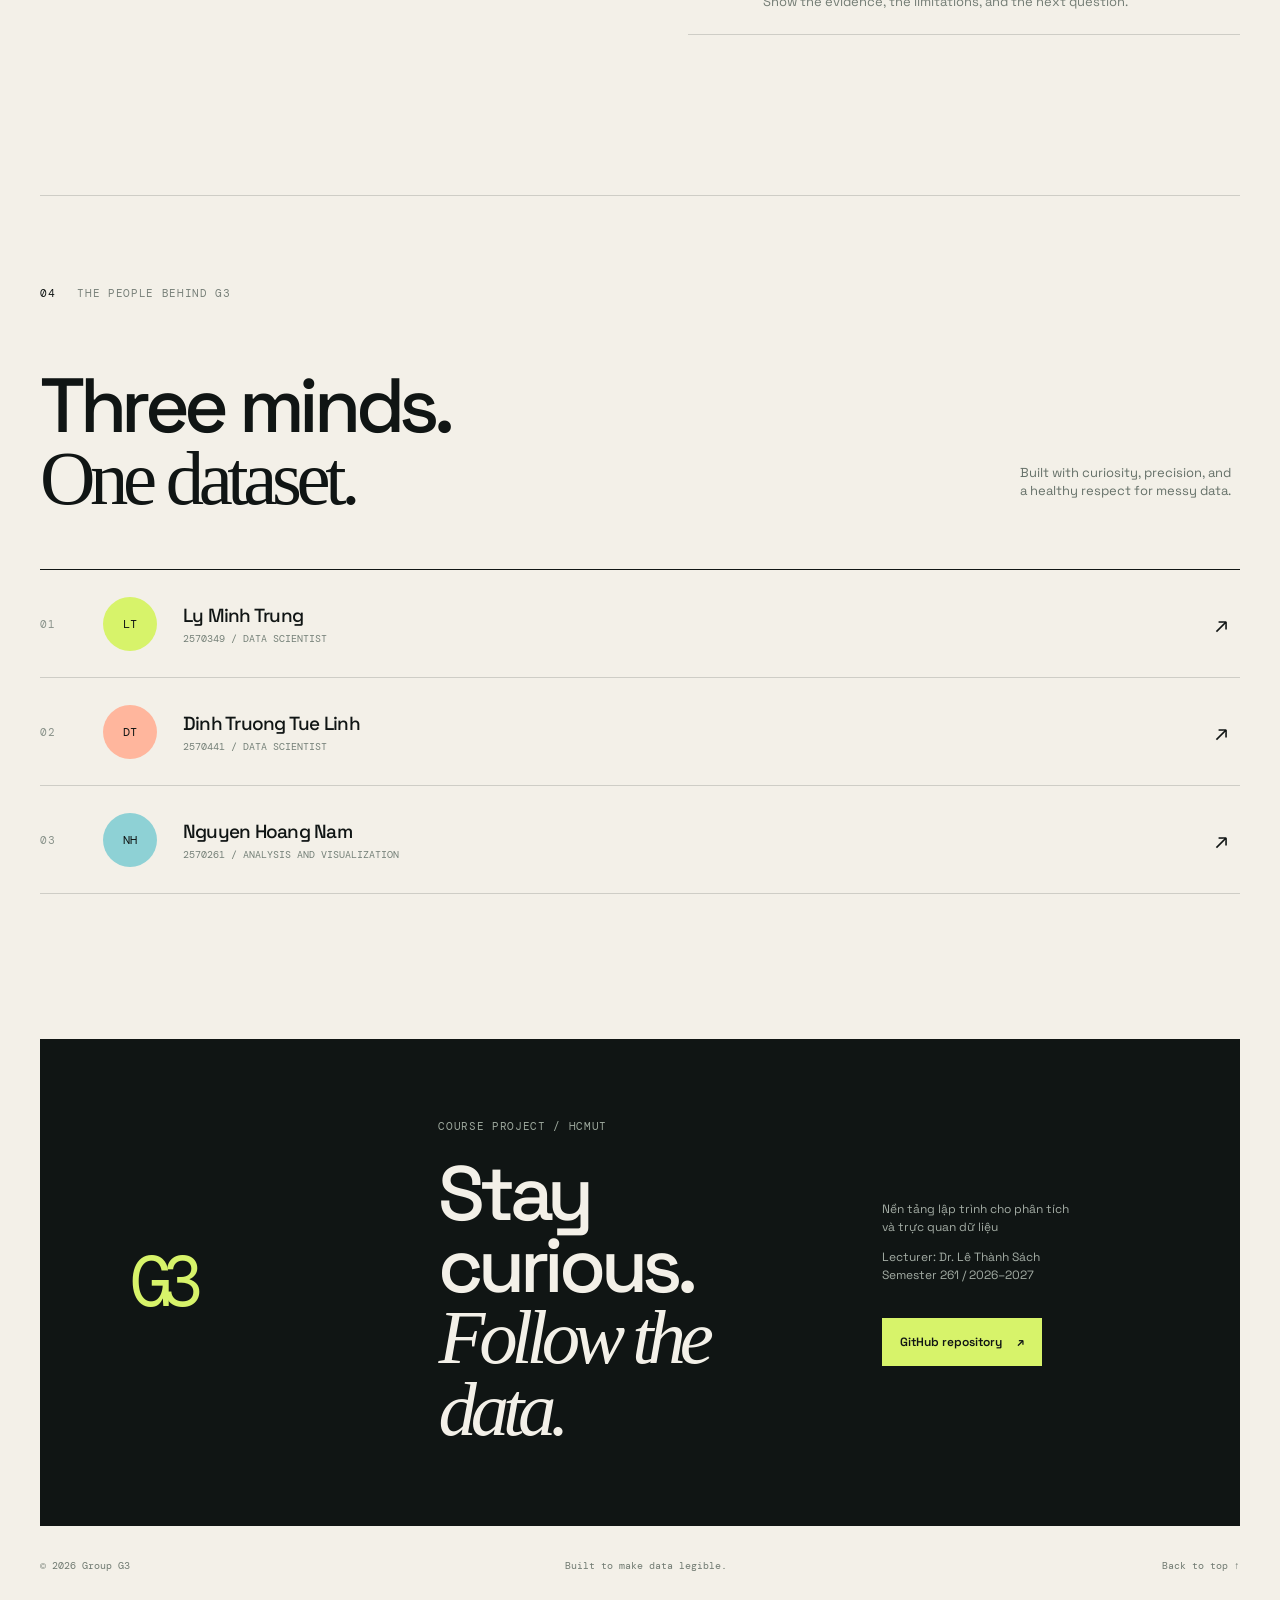
==== commit adefe688: "feat: update text, tabular, and time series notebooks" ====
--- a/index.html
+++ b/index.html
@@ -31,8 +31,8 @@
           <div class="course-meta-heading"><span class="meta-index">G3</span><span>Course project / HCMUT</span></div>
           <h2>Nền tảng lập trình cho phân tích và trực quan dữ liệu</h2>
           <div class="course-meta-details">
-            <p><strong>Trường</strong> Đại học Bách Khoa – ĐHQG TP.HCM</p>
-            <p><strong>Giảng viên</strong> Lê Thành Sách</p>
+            <p><strong>Trường/University</strong> Đại học Bách Khoa – ĐHQG TP.HCM (Ho Chi Minh University of Technology - VNU)</p>
+            <p><strong>Giảng viên/Lecturer</strong> Dr. Lê Thành Sách</p>
           </div>
           <div class="course-members">
             <span><b>01</b> Ly Minh Trung<br><small>2570349</small></span>
@@ -76,7 +76,7 @@
       <div class="intro-grid">
         <h2>Good analysis<br>starts with a<br><span>better question.</span></h2>
         <div class="intro-copy">
-          <p>We are a student research group working across tabular, text, and visual data. Our work follows the complete path: collect, clean, understand, model, and communicate.</p>
+          <p>We are a student research group working across tabular, text, and time-series data. Our work follows the complete path: collect, clean, understand, model, and communicate.</p>
           <p class="mono-note">// The goal is not to make data look complex.<br>// The goal is to make complexity useful.</p>
         </div>
       </div>
@@ -91,20 +91,20 @@
         <article class="project-card project-card-dark reveal">
           <div class="card-top"><span class="project-number">01</span><span class="project-type">Tabular</span></div>
           <div class="card-visual chart-visual" aria-hidden="true"><span class="chart-label">feature / target</span><i></i><i></i><i></i><i></i><i></i><b class="chart-axis-x"></b><b class="chart-axis-y"></b></div>
-          <div class="card-content"><h3>Tabular<br>intelligence</h3><p>From missing values to meaningful patterns, we investigate what structured data is trying to say.</p><a class="card-link" href="#contact">Project page <span>↗</span></a></div>
+          <div class="card-content"><h3>Tabular<br>intelligence</h3><p>From missing values to meaningful patterns, we investigate what structured data is trying to say.</p><a class="card-link" href="tabular/index.html">Project page <span>↗</span></a></div>
         </article>
         <article class="project-card project-card-lime reveal reveal-delay-short">
           <div class="card-top"><span class="project-number">02</span><span class="project-type">Text</span></div>
           <div class="card-visual text-visual" aria-hidden="true"><span>context</span><span>meaning</span><span>signal</span><span>voice</span><span>intent</span><div class="scan-line"></div></div>
-          <div class="card-content"><h3>Text in<br>context</h3><p>We turn language into measurable features, then ask what the model understands and misses.</p><a class="card-link" href="#contact">Project page <span>↗</span></a></div>
+          <div class="card-content"><h3>Text in<br>context</h3><p>We turn language into measurable features, then ask what the model understands and misses.</p><a class="card-link" href="text/index.html">Project page <span>↗</span></a></div>
         </article>
         <article class="project-card project-card-peach reveal reveal-delay">
-          <div class="card-top"><span class="project-number">03</span><span class="project-type">Image / optional</span></div>
-          <div class="card-visual image-visual" aria-hidden="true"><div class="image-frame"><div class="image-sun"></div><div class="image-horizon"></div><div class="image-grid"></div></div><span class="image-tag">visual field</span></div>
-          <div class="card-content"><h3>Seeing<br>patterns</h3><p>A visual study of how representations, features, and models shape what we can recognize.</p><a class="card-link" href="#contact">Project page <span>↗</span></a></div>
+          <div class="card-top"><span class="project-number">03</span><span class="project-type">Time series</span></div>
+          <div class="card-visual series-visual" aria-hidden="true"><span class="series-tag">t → t+1</span><svg viewBox="0 0 300 200" preserveAspectRatio="none"><polyline class="series-actual" points="0,147.3 10,151.7 20,145.2 30,143.9 40,137.1 50,118.2 60,107.3 70,111.5 80,90.2 90,79.1 100,82.9 110,64.7 120,64.0 130,52.1 140,51.6 150,41.7 160,51.6 170,59.1 180,58.3 190,69.5 200,77.1 210,76.1 220,99.2 230,107.1 240,112.5 250,117.6 260,141.4 270,141.6 280,151.4 290,157.7 300,155.9"/><polyline class="series-forecast" points="10,147.3 20,151.7 30,145.2 40,143.9 50,137.1 60,118.2 70,107.3 80,111.5 90,90.2 100,79.1 110,82.9 120,64.7 130,64.0 140,52.1 150,51.6 160,41.7 170,51.6 180,59.1 190,58.3 200,69.5 210,77.1 220,76.1 230,99.2 240,107.1 250,112.5 260,117.6 270,141.4 280,141.6 290,151.4 300,157.7"/></svg></div>
+          <div class="card-content"><h3>Reading<br>the seasons</h3><p>We forecast Hanoi's temperature days ahead, and measure when the past stops telling us about tomorrow.</p><a class="card-link" href="timeseries/index.html">Project page <span>↗</span></a></div>
         </article>
       </div>
-      <p class="project-note"><span>*</span> Project links will be activated as each notebook, report, and video is completed.</p>
+      <p class="project-note"><span>*</span> Each project page shows its full notebook, the PDF report and the video.</p>
     </section>
 
     <section class="process section-shell">
@@ -124,7 +124,7 @@
       <div class="section-kicker"><span>04</span><span>The people behind G3</span></div>
       <div class="team-heading"><h2>Three minds.<br><span>One dataset.</span></h2><p>Built with curiosity, precision, and a healthy respect for messy data.</p></div>
       <div class="member-list">
-        <div class="member"><span class="member-index">01</span><div class="member-avatar avatar-lime">LT</div><div class="member-name"><h3>Ly Minh Trung</h3><p>2570349 / Data Scientist</p></div><span class="member-arrow">↗</span></div>
+        <div class="member"><span class="member-index">01</span><div class="member-avatar avatar-lime">LT</div><div class="member-name"><h3>Ly Minh Trung</h3><p>2570349 / Data Scientist</p></div><a class="member-arrow" href="https://www.linkedin.com/in/trung-minh-ly-46b17220b/" target="_blank" rel="noreferrer" aria-label="Ly Minh Trung LinkedIn profile">↗</a></div>
         <div class="member"><span class="member-index">02</span><div class="member-avatar avatar-peach">DT</div><div class="member-name"><h3>Dinh Truong Tue Linh</h3><p>2570441 / Data Scientist</p></div><span class="member-arrow">↗</span></div>
         <div class="member"><span class="member-index">03</span><div class="member-avatar avatar-blue">NH</div><div class="member-name"><h3>Nguyen Hoang Nam</h3><p>2570261 / Analysis and Visualization</p></div><span class="member-arrow">↗</span></div>
       </div>
@@ -133,7 +133,7 @@
     <section class="contact section-shell" id="contact">
       <div class="contact-mark">G3</div>
       <div><p class="eyebrow">Course project / HCMUT</p><h2>Stay curious.<br><em>Follow the data.</em></h2></div>
-      <div class="contact-meta"><p>Nền tảng lập trình cho phân tích và trực quan dữ liệu</p><p>Lecturer: Lê Thành Sách<br>Semester 261 / 2026–2027</p><a class="button button-light" href="https://github.com/trungly-hcmut/CO5177_DataVisualization_Assignment" target="_blank" rel="noreferrer">GitHub repository <span>↗</span></a></div>
+      <div class="contact-meta"><p>Nền tảng lập trình cho phân tích và trực quan dữ liệu</p><p>Lecturer: Dr. Lê Thành Sách<br>Semester 261 / 2026–2027</p><a class="button button-light" href="https://github.com/trungly-hcmut/CO5177_DataVisualization_Assignment" target="_blank" rel="noreferrer">GitHub repository <span>↗</span></a></div>
     </section>
   </main>
 
--- a/style.css
+++ b/style.css
@@ -71,3 +71,4 @@
 .reveal { opacity: 0; transform: translateY(22px); transition: opacity .7s ease, transform .7s ease; }.reveal.visible { opacity: 1; transform: translateY(0); }.reveal-delay { transition-delay: .15s; }.reveal-delay-short { transition-delay: .1s; }
 @media (max-width: 800px) { .section-shell, .site-header { width: min(100% - 38px, 620px); }.site-header { height: 72px; }.menu-toggle { display: block; z-index: 2; }.site-nav { display: none; position: absolute; top: 72px; left: 0; right: 0; padding: 20px; background: var(--paper); border: 1px solid var(--line); flex-direction: column; align-items: stretch; gap: 0; }.site-nav.open { display: flex; }.site-nav a { padding: 13px 0; }.site-nav .nav-cta { text-align: center; margin-top: 8px; }.hero { grid-template-columns: 1fr; padding: 55px 0 75px; min-height: auto; gap: 58px; }.course-meta { margin-bottom: 38px; }.course-meta h2 { max-width: 480px; }.course-meta-details { gap: 15px 22px; }.course-members { grid-template-columns: 1fr; gap: 10px; }.course-members span { display: grid; grid-template-columns: 25px 1fr; }.course-members b { grid-row: span 2; }.hero-visual { height: 390px; }.intro { padding: 100px 0; }.intro-grid, .process-grid { grid-template-columns: 1fr; gap: 45px; margin-top: 52px; }.project-grid { grid-template-columns: 1fr; gap: 14px; }.project-card { min-height: 520px; }.projects { padding-bottom: 100px; }.process { padding: 80px 0 100px; }.team { padding: 75px 0 100px; }.team-heading { display: block; margin: 50px 0 40px; }.team-heading p { margin-top: 25px; }.contact { width: 100%; padding: 60px 19px; grid-template-columns: 1fr; gap: 25px; }.contact-mark { font-size: 55px; }.site-footer { min-height: 105px; flex-wrap: wrap; gap: 8px; padding: 22px 0; }.section-heading { align-items: start; gap: 20px; }.section-heading > p { font-size: 19px; }.member { grid-template-columns: 32px 50px 1fr 20px; gap: 10px; }.member-avatar { width: 44px; height: 44px; }.member-name h3 { font-size: 15px; }.member-name p { font-size: 8px; }.hero-actions { flex-wrap: wrap; gap: 20px; } }
 @media (prefers-reduced-motion: reduce) { html { scroll-behavior: auto; }.ticker-track { animation: none; }.reveal { transition: none; } }
+.series-visual { border-bottom: 1px solid var(--ink); border-left: 1px solid var(--ink); }.series-visual svg { position: absolute; inset: 12% 0 6% 0; width: 100%; height: 82%; overflow: visible; }.series-actual, .series-forecast { fill: none; stroke-linejoin: round; stroke-linecap: round; vector-effect: non-scaling-stroke; }.series-actual { stroke: var(--ink); stroke-width: 2; }.series-forecast { stroke: #fff; stroke-width: 2; opacity: .9; }.series-tag { position: absolute; top: 4px; right: 0; font: 9px var(--mono); opacity: .7; }
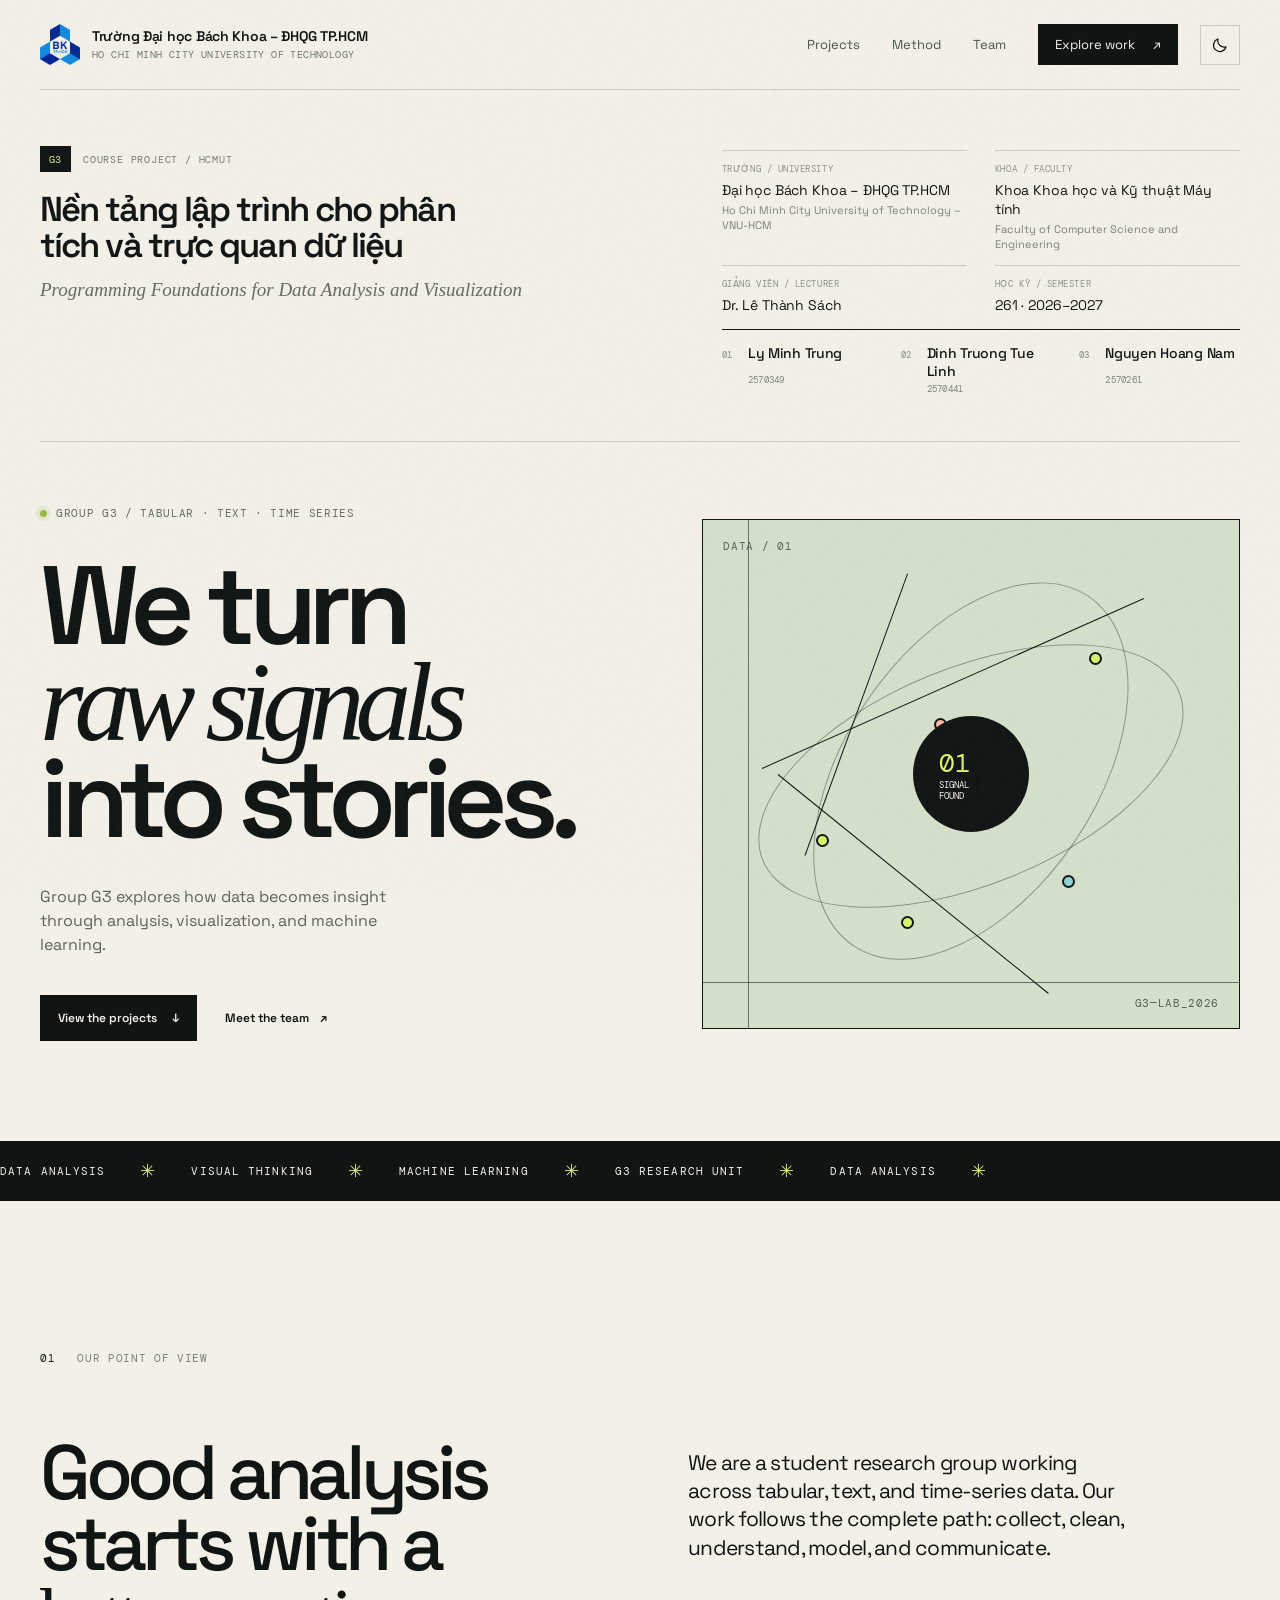
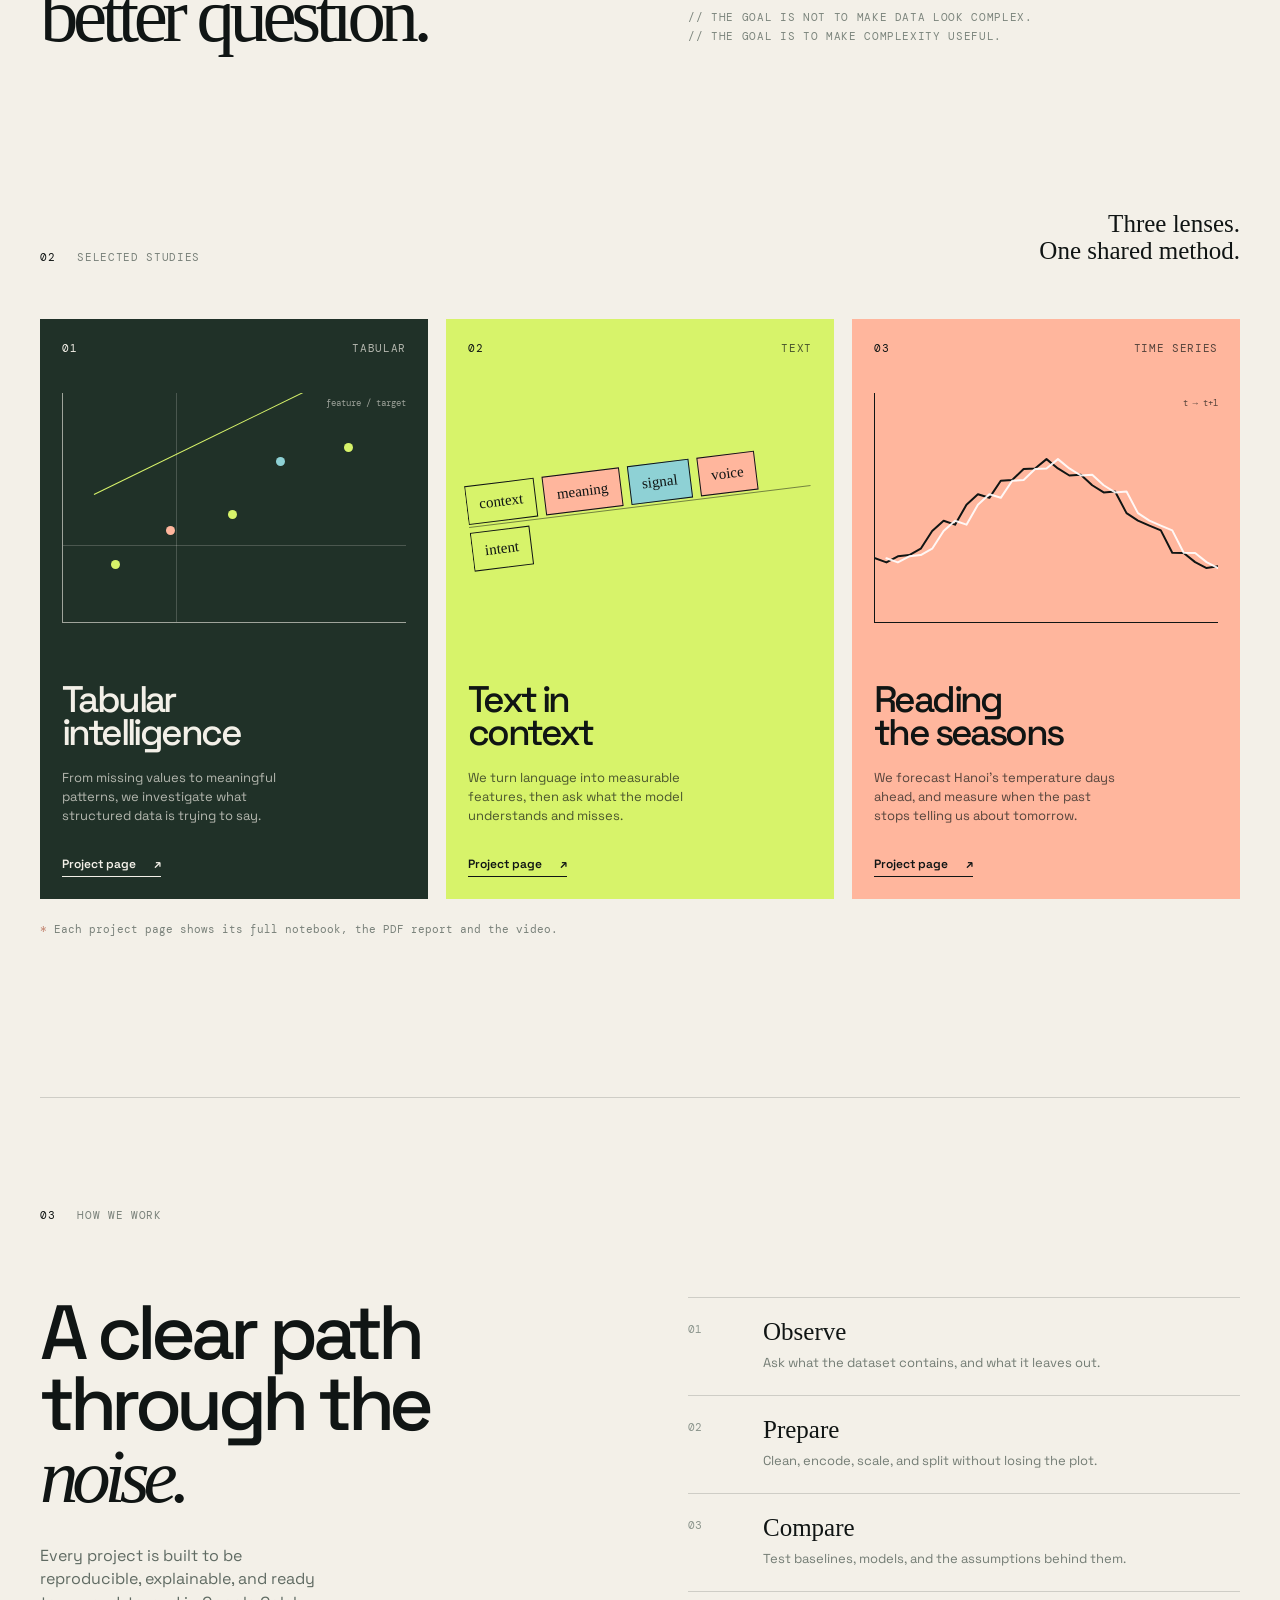
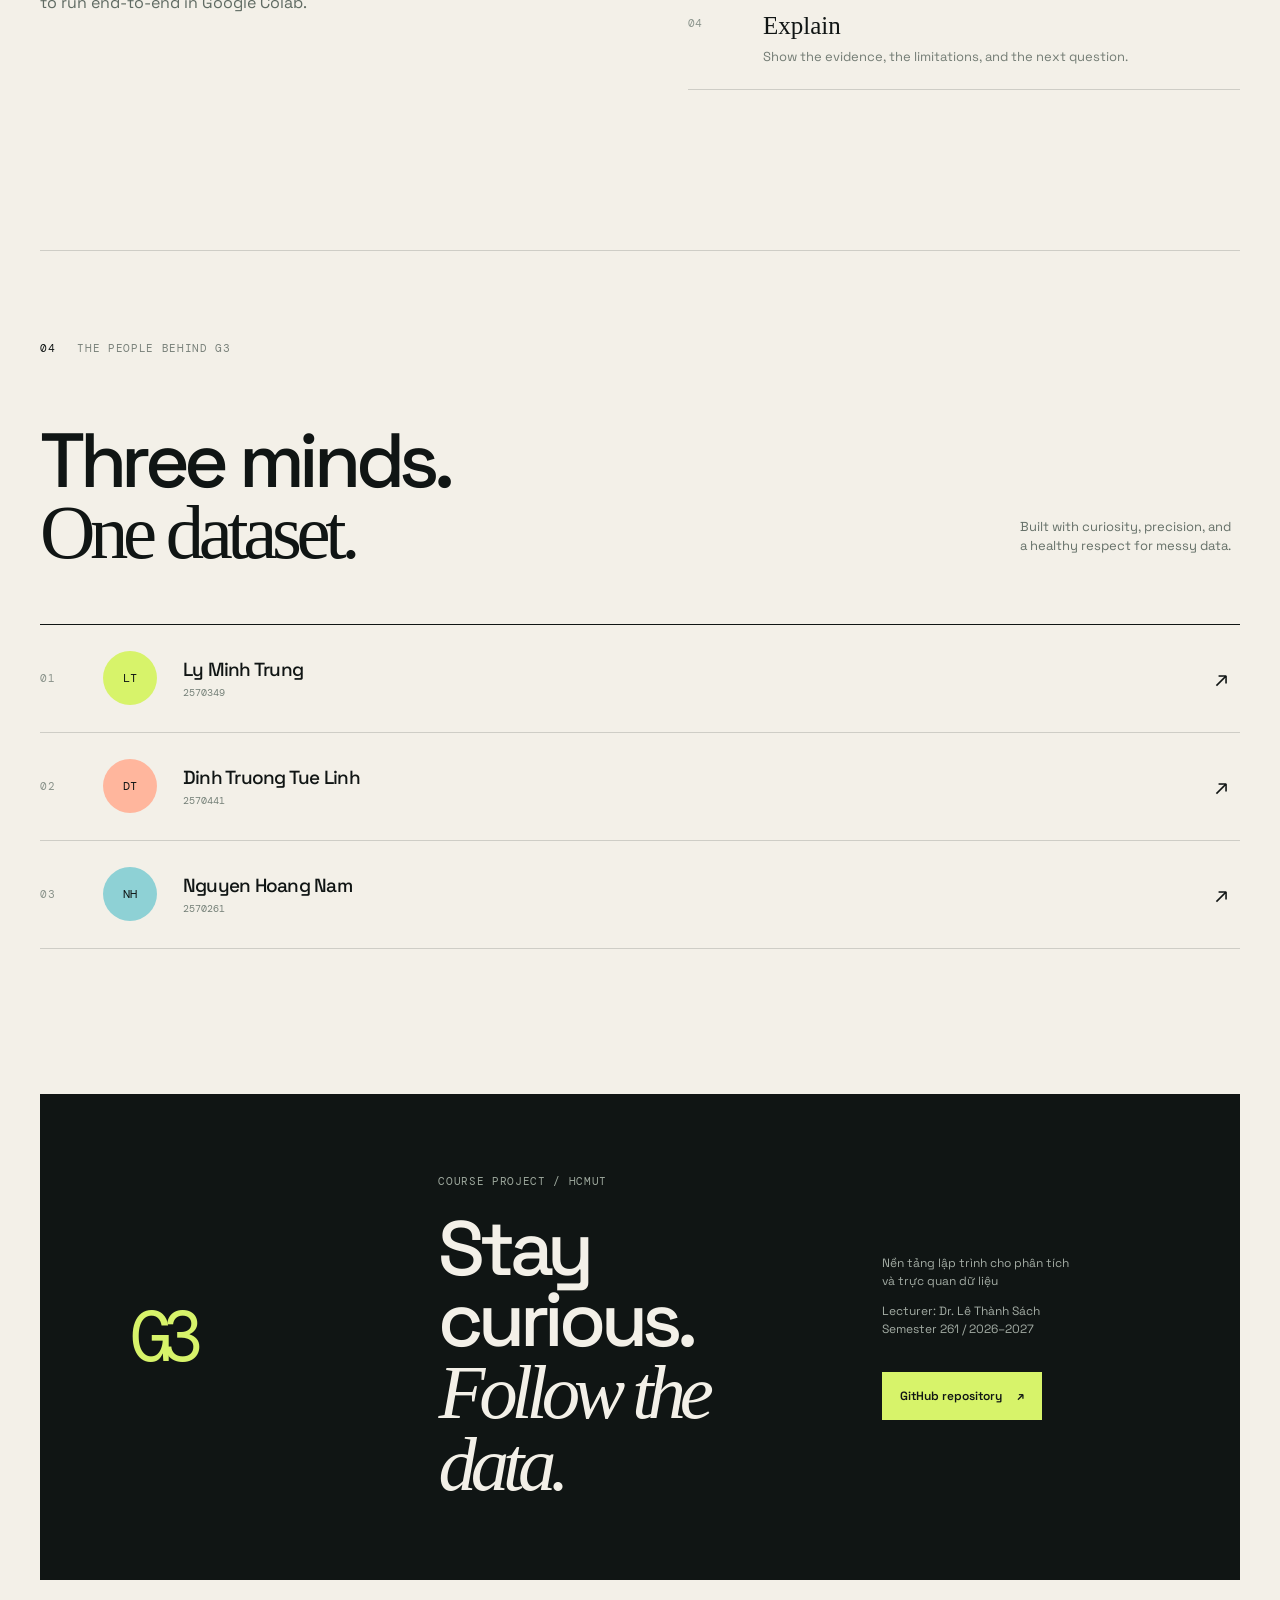
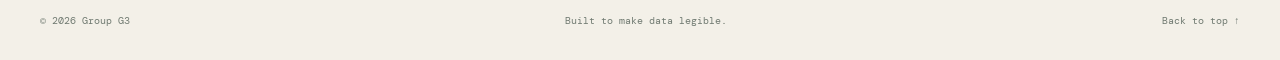
==== commit 2c7cb7d7: "Update pages" ====
--- a/index.html
+++ b/index.html
@@ -5,7 +5,12 @@
   <meta name="viewport" content="width=device-width, initial-scale=1.0">
   <meta name="description" content="Group G3 - Programming Foundations for Data Analysis and Visualization.">
   <meta name="theme-color" content="#101514">
+  <script>/* apply the saved or system theme before first paint */(function(){var t;try{t=localStorage.getItem('g3-theme');}catch(e){}if(t!=='light'&&t!=='dark'){t=window.matchMedia&&matchMedia('(prefers-color-scheme: dark)').matches?'dark':'light';}document.documentElement.setAttribute('data-theme',t);})();</script>
   <title>G3 / Signal &amp; Story</title>
+  <link rel="icon" href="assets/favicon.ico" sizes="any">
+  <link rel="icon" type="image/png" sizes="32x32" href="assets/favicon-32.png">
+  <link rel="icon" type="image/png" sizes="192x192" href="assets/favicon-192.png">
+  <link rel="apple-touch-icon" href="assets/apple-touch-icon.png">
   <link rel="preconnect" href="https://fonts.googleapis.com">
   <link rel="preconnect" href="https://fonts.gstatic.com" crossorigin>
   <link href="https://fonts.googleapis.com/css2?family=DM+Mono:wght@400;500&family=Space+Grotesk:wght@400;500;600;700&display=swap" rel="stylesheet">
@@ -14,7 +19,7 @@
 <body>
   <div class="noise" aria-hidden="true"></div>
   <header class="site-header">
-    <a class="brand" href="#top" aria-label="G3 home"><span class="brand-mark">G3</span><span>Signal / Story</span></a>
+    <a class="brand" href="#top" aria-label="Ho Chi Minh City University of Technology — home"><img class="brand-logo" src="assets/hcmut-logo.png" width="40" height="40" alt=""><span class="brand-text"><strong>Trường Đại học Bách Khoa – ĐHQG TP.HCM</strong><small>Ho Chi Minh City University of Technology</small></span></a>
     <button class="menu-toggle" type="button" aria-expanded="false" aria-controls="site-nav">Menu <span>+</span></button>
     <nav class="site-nav" id="site-nav" aria-label="Primary navigation">
       <a href="#work">Projects</a>
@@ -22,25 +27,34 @@
       <a href="#team">Team</a>
       <a class="nav-cta" href="#contact">Explore work <span>↗</span></a>
     </nav>
+    <button class="theme-toggle" type="button" aria-label="Switch to dark mode" title="Light / dark mode"><svg class="icon-moon" viewBox="0 0 24 24" aria-hidden="true"><path d="M20 14.5A8.5 8.5 0 0 1 9.5 4a8.5 8.5 0 1 0 10.5 10.5Z" fill="none" stroke="currentColor" stroke-width="1.6" stroke-linejoin="round"/></svg><svg class="icon-sun" viewBox="0 0 24 24" aria-hidden="true"><circle cx="12" cy="12" r="4" fill="none" stroke="currentColor" stroke-width="1.6"/><path d="M12 2.5V5M12 19v2.5M2.5 12H5M19 12h2.5M5.3 5.3l1.8 1.8M16.9 16.9l1.8 1.8M5.3 18.7l1.8-1.8M16.9 7.1l1.8-1.8" stroke="currentColor" stroke-width="1.6" stroke-linecap="round"/></svg></button>
   </header>
 
   <main id="top">
+    <section class="course-band section-shell" aria-label="Course and group information">
+      <div class="course-band-title reveal">
+        <div class="course-meta-heading"><span class="meta-index">G3</span><span>Course project / HCMUT</span></div>
+        <h2>Nền tảng lập trình cho phân tích và trực quan dữ liệu</h2>
+        <p class="course-en">Programming Foundations for Data Analysis and Visualization</p>
+      </div>
+      <div class="course-band-info reveal reveal-delay-short">
+        <dl class="course-facts">
+          <div><dt>Trường / University</dt><dd>Đại học Bách Khoa – ĐHQG TP.HCM<small>Ho Chi Minh City University of Technology – VNU-HCM</small></dd></div>
+          <div><dt>Khoa / Faculty</dt><dd>Khoa Khoa học và Kỹ thuật Máy tính<small>Faculty of Computer Science and Engineering</small></dd></div>
+          <div><dt>Giảng viên / Lecturer</dt><dd>Dr. Lê Thành Sách</dd></div>
+          <div><dt>Học kỳ / Semester</dt><dd>261 · 2026–2027</dd></div>
+        </dl>
+        <ol class="course-members" aria-label="Group members">
+          <li><b>01</b><span>Ly Minh Trung</span><small>2570349</small></li>
+          <li><b>02</b><span>Dinh Truong Tue Linh</span><small>2570441</small></li>
+          <li><b>03</b><span>Nguyen Hoang Nam</span><small>2570261</small></li>
+        </ol>
+      </div>
+    </section>
+
     <section class="hero section-shell">
       <div class="hero-copy reveal">
-        <div class="course-meta">
-          <div class="course-meta-heading"><span class="meta-index">G3</span><span>Course project / HCMUT</span></div>
-          <h2>Nền tảng lập trình cho phân tích và trực quan dữ liệu</h2>
-          <div class="course-meta-details">
-            <p><strong>Trường/University</strong> Đại học Bách Khoa – ĐHQG TP.HCM (Ho Chi Minh University of Technology - VNU)</p>
-            <p><strong>Giảng viên/Lecturer</strong> Dr. Lê Thành Sách</p>
-          </div>
-          <div class="course-members">
-            <span><b>01</b> Ly Minh Trung<br><small>2570349</small></span>
-            <span><b>02</b> Dinh Truong Tue Linh<br><small>2570441</small></span>
-            <span><b>03</b> Nguyen Hoang Nam<br><small>2570261</small></span>
-          </div>
-        </div>
-        <p class="eyebrow"><span class="status-dot"></span> Semester 261 / 2026–2027</p>
+        <p class="eyebrow"><span class="status-dot"></span> Group G3 / Tabular · Text · Time series</p>
         <h1>We turn<br><em>raw signals</em><br>into stories.</h1>
         <p class="hero-lede">Group G3 explores how data becomes insight through analysis, visualization, and machine learning.</p>
         <div class="hero-actions">
@@ -124,9 +138,9 @@
       <div class="section-kicker"><span>04</span><span>The people behind G3</span></div>
       <div class="team-heading"><h2>Three minds.<br><span>One dataset.</span></h2><p>Built with curiosity, precision, and a healthy respect for messy data.</p></div>
       <div class="member-list">
-        <div class="member"><span class="member-index">01</span><div class="member-avatar avatar-lime">LT</div><div class="member-name"><h3>Ly Minh Trung</h3><p>2570349 / Data Scientist</p></div><a class="member-arrow" href="https://www.linkedin.com/in/trung-minh-ly-46b17220b/" target="_blank" rel="noreferrer" aria-label="Ly Minh Trung LinkedIn profile">↗</a></div>
-        <div class="member"><span class="member-index">02</span><div class="member-avatar avatar-peach">DT</div><div class="member-name"><h3>Dinh Truong Tue Linh</h3><p>2570441 / Data Scientist</p></div><span class="member-arrow">↗</span></div>
-        <div class="member"><span class="member-index">03</span><div class="member-avatar avatar-blue">NH</div><div class="member-name"><h3>Nguyen Hoang Nam</h3><p>2570261 / Analysis and Visualization</p></div><span class="member-arrow">↗</span></div>
+        <div class="member"><span class="member-index">01</span><div class="member-avatar avatar-lime">LT</div><div class="member-name"><h3>Ly Minh Trung</h3><p>2570349</p></div><a class="member-arrow" href="https://www.linkedin.com/in/trung-minh-ly-46b17220b/" target="_blank" rel="noreferrer" aria-label="Ly Minh Trung LinkedIn profile">↗</a></div>
+        <div class="member"><span class="member-index">02</span><div class="member-avatar avatar-peach">DT</div><div class="member-name"><h3>Dinh Truong Tue Linh</h3><p>2570441</p></div><span class="member-arrow">↗</span></div>
+        <div class="member"><span class="member-index">03</span><div class="member-avatar avatar-blue">NH</div><div class="member-name"><h3>Nguyen Hoang Nam</h3><p>2570261</p></div><span class="member-arrow">↗</span></div>
       </div>
     </section>
 
--- a/style.css
+++ b/style.css
@@ -9,7 +9,15 @@
   --serif: Georgia, 'Times New Roman', serif;
   --sans: 'Space Grotesk', 'Helvetica Neue', sans-serif;
   --mono: 'DM Mono', monospace;
+  --ink-fixed: #101514;    /* stays dark in both themes: ink on lime/peach/green surfaces */
+  --paper-fixed: #f3f0e8;  /* stays light in both themes: text on the dark bands */
 }
+
+/* Dark theme: only defines tokens; every hard-coded colour below is var(--token, light value) */
+:root[data-theme="dark"] { color-scheme: dark; --ink: #eceae3; --paper: #111513; --muted: #949d95; --line: rgba(236, 234, 227, .14); --t-body: #d6d4cc; --t-strong: #b9c0b8; --t-muted: #949d95; --t-faint: #7a837b; --t-accent: #c3dc5a; --btn-hover: #c9d3c0; --band-bg: #1a201d; --line-strong: rgba(236, 234, 227, .3); --code-inline: rgba(236, 234, 227, .1); }
+@media (prefers-color-scheme: dark) { :root:not([data-theme="light"]) { color-scheme: dark; --ink: #eceae3; --paper: #111513; --muted: #949d95; --line: rgba(236, 234, 227, .14); --t-body: #d6d4cc; --t-strong: #b9c0b8; --t-muted: #949d95; --t-faint: #7a837b; --t-accent: #c3dc5a; --btn-hover: #c9d3c0; --band-bg: #1a201d; --line-strong: rgba(236, 234, 227, .3); --code-inline: rgba(236, 234, 227, .1); } }
+:root[data-theme="dark"] .noise { opacity: .05; }
+:root[data-theme="dark"] :is(.meta-index, .kicker-index) { box-shadow: inset 0 0 0 1px var(--line); }
 
 * { box-sizing: border-box; }
 html { scroll-behavior: smooth; }
@@ -18,57 +26,72 @@
 .noise { position: fixed; inset: 0; z-index: 10; pointer-events: none; opacity: .07; background-image: url("data:image/svg+xml,%3Csvg viewBox='0 0 180 180' xmlns='http://www.w3.org/2000/svg'%3E%3Cfilter id='n'%3E%3CfeTurbulence type='fractalNoise' baseFrequency='.9' numOctaves='4' stitchTiles='stitch'/%3E%3C/filter%3E%3Crect width='100%25' height='100%25' filter='url(%23n)' opacity='.45'/%3E%3C/svg%3E"); }
 .section-shell { width: min(1240px, calc(100% - 80px)); margin-inline: auto; }
 .site-header { width: min(1240px, calc(100% - 80px)); height: 90px; margin: auto; display: flex; align-items: center; justify-content: space-between; border-bottom: 1px solid var(--line); position: relative; z-index: 20; }
-.brand { display: flex; gap: 12px; align-items: center; font-size: 14px; font-weight: 600; letter-spacing: -.02em; }
-.brand-mark { display: grid; place-items: center; width: 34px; height: 34px; background: var(--ink); color: var(--lime); font-family: var(--mono); font-size: 12px; }
-.site-nav { display: flex; align-items: center; gap: 32px; color: #4d5550; font-size: 13px; }
-.site-nav a:not(.nav-cta):hover, .text-link:hover, .card-link:hover { color: #8b9c2b; }
+.brand { display: flex; gap: 12px; align-items: center; min-width: 0; }
+.brand-logo { display: block; width: 40px; height: auto; flex: none; }
+.brand-text { display: flex; flex-direction: column; gap: 3px; min-width: 0; }
+.brand-text strong { font-size: 14px; font-weight: 600; letter-spacing: -.02em; line-height: 1.15; }
+.brand-text small { color: var(--t-muted, #707a71); font: 10px var(--mono); letter-spacing: .04em; text-transform: uppercase; }
+.site-nav { display: flex; align-items: center; gap: 32px; color: var(--t-strong, #4d5550); font-size: 13px; }
+.site-nav a:not(.nav-cta):hover, .text-link:hover, .card-link:hover { color: var(--t-accent, #8b9c2b); }
 .nav-cta { background: var(--ink); color: var(--paper); padding: 12px 17px; }
 .nav-cta span, .button span, .card-link span { margin-left: 15px; }
+.site-nav { margin-left: auto; }
+.theme-toggle { display: grid; place-items: center; flex: none; width: 40px; height: 40px; margin-left: 22px; padding: 0; border: 1px solid var(--line); background: transparent; color: var(--ink); cursor: pointer; }
+.theme-toggle:hover { border-color: var(--ink); }
+.theme-toggle svg { width: 18px; height: 18px; }
+.theme-toggle .icon-sun, :root[data-theme="dark"] .theme-toggle .icon-moon { display: none; }
+:root[data-theme="dark"] .theme-toggle .icon-sun { display: block; }
 .menu-toggle { display: none; background: none; border: 0; font-family: var(--mono); font-size: 12px; }
-.hero { min-height: 680px; display: grid; grid-template-columns: 1fr .93fr; gap: 7%; align-items: center; padding: 80px 0 100px; }
-.course-meta { margin-bottom: 48px; max-width: 610px; }
-.course-meta-heading { display: flex; align-items: center; gap: 12px; color: #707a71; font: 10px var(--mono); letter-spacing: .08em; text-transform: uppercase; }
-.meta-index { display: grid; place-items: center; width: 31px; height: 26px; background: var(--ink); color: var(--lime); font-size: 10px; }
-.course-meta h2 { max-width: 560px; margin: 17px 0 16px; font-size: clamp(22px, 2.4vw, 32px); line-height: 1.04; letter-spacing: -.055em; font-weight: 600; }
-.course-meta-details { display: flex; flex-wrap: wrap; gap: 6px 24px; color: #626c65; font-size: 11px; }
-.course-meta-details p { margin: 0; }
-.course-meta-details strong { display: block; margin-bottom: 4px; color: #9aa39b; font: 9px var(--mono); text-transform: uppercase; }
-.course-members { display: grid; grid-template-columns: repeat(3, minmax(0, 1fr)); gap: 10px; margin-top: 22px; padding-top: 14px; border-top: 1px solid var(--line); }
-.course-members span { color: #4f5952; font-size: 10px; line-height: 1.35; }
-.course-members b { display: block; margin-bottom: 5px; color: #929c94; font: 9px var(--mono); }
-.course-members small { color: #89938b; font: 9px var(--mono); }
+.hero { min-height: 620px; display: grid; grid-template-columns: 1fr .93fr; gap: 7%; align-items: center; padding: 64px 0 100px; }
+/* Course band: course name (left) + university, faculty, lecturer, semester and members (right) */
+.course-band { display: grid; grid-template-columns: 1.2fr 1fr; gap: 5%; align-items: start; padding: 56px 0 46px; border-bottom: 1px solid var(--line); }
+.course-meta-heading { display: flex; align-items: center; gap: 12px; color: var(--t-muted, #707a71); font: 10px var(--mono); letter-spacing: .08em; text-transform: uppercase; }
+.meta-index { display: grid; place-items: center; width: 31px; height: 26px; background: var(--ink-fixed); color: var(--lime); font-size: 10px; }
+.course-band-title h2 { margin: 20px 0 14px; font-size: clamp(28px, 2.7vw, 38px); line-height: 1.04; letter-spacing: -.055em; font-weight: 600; text-wrap: balance; }
+.course-en { margin: 0; color: var(--t-strong, #626c65); font: italic 19px/1.3 var(--serif); text-wrap: balance; }
+.course-facts { display: grid; grid-template-columns: repeat(2, minmax(0, 1fr)); gap: 0 28px; margin: 4px 0 0; }
+.course-facts > div { padding: 12px 0 14px; border-top: 1px solid var(--line); }
+.course-facts dt { margin-bottom: 6px; color: var(--t-faint, #8b948c); font: 9px var(--mono); letter-spacing: .06em; text-transform: uppercase; }
+.course-facts dd { margin: 0; color: var(--ink); font-size: 14px; line-height: 1.35; letter-spacing: -.01em; }
+.course-facts dd small { display: block; margin-top: 3px; color: var(--t-muted, #7b847c); font-size: 11px; letter-spacing: 0; }
+.course-members { list-style: none; display: grid; grid-template-columns: repeat(3, minmax(0, 1fr)); gap: 0 18px; margin: 0; padding: 14px 0 0; border-top: 1px solid var(--ink); }
+.course-members li { display: grid; grid-template-columns: 26px 1fr; align-items: baseline; row-gap: 3px; }
+.course-members b { grid-row: span 2; color: var(--t-faint, #929c94); font: 500 9px var(--mono); }
+.course-members span { font-size: 14px; font-weight: 500; letter-spacing: -.02em; }
+.course-members small { color: var(--t-muted, #7b847c); font: 9px var(--mono); text-transform: uppercase; letter-spacing: .03em; }
 .eyebrow, .section-kicker, .project-type, .project-number, .visual-label, .member-index, .mono-note { font-family: var(--mono); font-size: 11px; letter-spacing: .06em; text-transform: uppercase; }
-.eyebrow { display: flex; align-items: center; gap: 9px; color: #626c65; }
+.eyebrow { display: flex; align-items: center; gap: 9px; color: var(--t-strong, #626c65); }
 .status-dot { width: 7px; height: 7px; background: #9eb744; display: inline-block; border-radius: 50%; box-shadow: 0 0 0 4px rgba(158,183,68,.15); }
 h1, h2, h3, p { margin-top: 0; }
 h1 { font-size: clamp(68px, 8.7vw, 128px); line-height: .86; letter-spacing: -.075em; font-weight: 600; margin: 38px 0; }
 h1 em, h2 em { font-family: var(--serif); font-weight: 400; letter-spacing: -.08em; }
-.hero-lede { max-width: 360px; color: #5b635e; font-size: 16px; line-height: 1.5; }
+.hero-lede { max-width: 360px; color: var(--t-strong, #5b635e); font-size: 16px; line-height: 1.5; }
 .hero-actions { display: flex; align-items: center; gap: 28px; margin-top: 38px; }
 .button { display: inline-flex; align-items: center; padding: 15px 18px; font-size: 12px; font-weight: 600; }
 .button-primary { background: var(--ink); color: var(--paper); }
-.button-primary:hover { background: #3e5040; }
-.button-light { background: var(--lime); color: var(--ink); margin-top: 22px; }
+.button-primary:hover { background: var(--btn-hover, #3e5040); }
+.button-light { background: var(--lime); color: var(--ink-fixed); margin-top: 22px; }
 .text-link, .card-link { font-size: 12px; font-weight: 600; }
 .text-link span { margin-left: 8px; }
-.hero-visual { height: 510px; position: relative; background: #d5e0ca; overflow: hidden; border: 1px solid var(--ink); }
+.hero-visual { height: 510px; position: relative; background: #d5e0ca; overflow: hidden; border: 1px solid var(--ink-fixed); }
 .hero-visual::before { content: ''; position: absolute; inset: 0; background: linear-gradient(90deg, transparent 49.8%, rgba(16,21,20,.12) 50%, transparent 50.2%), linear-gradient(0deg, transparent 49.8%, rgba(16,21,20,.12) 50%, transparent 50.2%); background-size: 64px 64px; opacity: .55; }
 .visual-label { position: absolute; z-index: 2; color: #526258; }
 .label-top { top: 19px; left: 20px; }.label-bottom { bottom: 18px; right: 20px; }
 .orbit { position: absolute; border: 1px solid rgba(16,21,20,.38); border-radius: 50%; transform: rotate(-22deg); }
 .orbit-one { width: 84%; height: 43%; left: 8%; top: 29%; }.orbit-two { width: 47%; height: 83%; left: 26.5%; top: 8%; transform: rotate(34deg); }
-.data-line { position: absolute; height: 1px; background: var(--ink); transform-origin: left; z-index: 1; }.line-one { width: 78%; top: 49%; left: 11%; transform: rotate(-24deg); }.line-two { width: 65%; top: 50%; left: 14%; transform: rotate(39deg); }.line-three { width: 56%; top: 66%; left: 19%; transform: rotate(-70deg); }
-.node { position: absolute; width: 13px; height: 13px; border: 2px solid var(--ink); background: var(--lime); border-radius: 50%; z-index: 3; }.node-a { left: 21%; top: 62%; }.node-b { left: 43%; top: 39%; background: var(--peach); }.node-c { left: 72%; top: 26%; }.node-d { left: 67%; top: 70%; background: var(--blue); }.node-e { left: 37%; top: 78%; }
-.visual-center { position: absolute; top: 50%; left: 50%; translate: -50% -50%; width: 116px; height: 116px; border-radius: 50%; background: var(--ink); color: var(--lime); display: flex; flex-direction: column; justify-content: center; padding-left: 26px; z-index: 4; }.visual-center span { font-family: var(--mono); font-size: 26px; }.visual-center small { font-family: var(--mono); font-size: 9px; color: var(--paper); line-height: 1.15; text-transform: uppercase; }
-.axis { position: absolute; background: var(--ink); opacity: .55; }.axis-x { width: 100%; height: 1px; bottom: 45px; }.axis-y { height: 100%; width: 1px; left: 45px; }
-.ticker { background: var(--ink); color: var(--paper); overflow: hidden; white-space: nowrap; padding: 18px 0; }.ticker-track { width: max-content; display: flex; align-items: center; gap: 35px; animation: ticker 32s linear infinite; font-family: var(--mono); font-size: 11px; letter-spacing: .1em; }.ticker b { color: var(--lime); font-size: 18px; font-weight: 400; }
+.data-line { position: absolute; height: 1px; background: var(--ink-fixed); transform-origin: left; z-index: 1; }.line-one { width: 78%; top: 49%; left: 11%; transform: rotate(-24deg); }.line-two { width: 65%; top: 50%; left: 14%; transform: rotate(39deg); }.line-three { width: 56%; top: 66%; left: 19%; transform: rotate(-70deg); }
+.node { position: absolute; width: 13px; height: 13px; border: 2px solid var(--ink-fixed); background: var(--lime); border-radius: 50%; z-index: 3; }.node-a { left: 21%; top: 62%; }.node-b { left: 43%; top: 39%; background: var(--peach); }.node-c { left: 72%; top: 26%; }.node-d { left: 67%; top: 70%; background: var(--blue); }.node-e { left: 37%; top: 78%; }
+.visual-center { position: absolute; top: 50%; left: 50%; translate: -50% -50%; width: 116px; height: 116px; border-radius: 50%; background: var(--ink-fixed); color: var(--lime); display: flex; flex-direction: column; justify-content: center; padding-left: 26px; z-index: 4; }.visual-center span { font-family: var(--mono); font-size: 26px; }.visual-center small { font-family: var(--mono); font-size: 9px; color: var(--paper-fixed); line-height: 1.15; text-transform: uppercase; }
+.axis { position: absolute; background: var(--ink-fixed); opacity: .55; }.axis-x { width: 100%; height: 1px; bottom: 45px; }.axis-y { height: 100%; width: 1px; left: 45px; }
+.ticker { background: var(--band-bg, #101514); color: var(--paper-fixed); overflow: hidden; white-space: nowrap; padding: 18px 0; }.ticker-track { width: max-content; display: flex; align-items: center; gap: 35px; animation: ticker 32s linear infinite; font-family: var(--mono); font-size: 11px; letter-spacing: .1em; }.ticker b { color: var(--lime); font-size: 18px; font-weight: 400; }
 @keyframes ticker { to { transform: translateX(-50%); } }
-.intro { padding: 150px 0 155px; }.section-kicker { display: flex; align-items: center; gap: 22px; color: #79817a; }.section-kicker span:first-child { color: var(--ink); }.intro-grid { display: grid; grid-template-columns: 1fr 1fr; gap: 8%; margin-top: 72px; }.intro h2, .process h2, .team h2, .contact h2 { font-size: clamp(48px, 6vw, 84px); line-height: .93; letter-spacing: -.07em; font-weight: 500; margin: 0; }.intro h2 span, .team h2 span { font-family: var(--serif); font-weight: 400; }.intro-copy { padding-top: 12px; max-width: 440px; }.intro-copy > p:first-child { font-size: 21px; line-height: 1.35; letter-spacing: -.035em; }.mono-note { margin-top: 46px; color: #7c857d; line-height: 1.7; }
-.projects { padding-bottom: 150px; }.section-heading { display: flex; justify-content: space-between; align-items: end; margin-bottom: 55px; }.section-heading > p { font-family: var(--serif); font-size: 25px; line-height: 1.05; text-align: right; margin: 0; }.project-grid { display: grid; grid-template-columns: repeat(3, 1fr); gap: 18px; }.project-card { min-height: 580px; padding: 22px; display: flex; flex-direction: column; }.project-card-dark { background: #203128; color: var(--paper); }.project-card-lime { background: var(--lime); }.project-card-peach { background: var(--peach); }.card-top { display: flex; justify-content: space-between; }.project-type { opacity: .7; }.card-visual { height: 230px; margin: 38px 0 35px; position: relative; overflow: hidden; }.card-content { margin-top: auto; }.card-content h3 { font-size: 37px; line-height: .9; letter-spacing: -.07em; font-weight: 500; margin-bottom: 20px; }.card-content p { max-width: 245px; font-size: 13px; line-height: 1.45; opacity: .7; }.card-link { display: inline-block; margin-top: 17px; border-bottom: 1px solid currentColor; padding-bottom: 4px; }.chart-visual { border-bottom: 1px solid rgba(243,240,232,.6); border-left: 1px solid rgba(243,240,232,.6); }.chart-label { position: absolute; top: 4px; right: 0; font: 9px var(--mono); opacity: .6; }.chart-visual i { position: absolute; width: 9px; height: 9px; border-radius: 50%; background: var(--lime); }.chart-visual i:nth-of-type(1) { left: 14%; bottom: 23%; }.chart-visual i:nth-of-type(2) { left: 30%; bottom: 38%; background: var(--peach); }.chart-visual i:nth-of-type(3) { left: 48%; bottom: 45%; }.chart-visual i:nth-of-type(4) { left: 62%; bottom: 68%; background: var(--blue); }.chart-visual i:nth-of-type(5) { left: 82%; bottom: 74%; }.chart-visual::after { content: ''; position: absolute; width: 85%; height: 1px; top: 44%; left: 9%; background: var(--lime); transform: rotate(-26deg); transform-origin: left; }.chart-axis-x, .chart-axis-y { position: absolute; background: rgba(243,240,232,.2); }.chart-axis-x { left: 0; right: 0; height: 1px; bottom: 33%; }.chart-axis-y { top: 0; bottom: 0; width: 1px; left: 33%; }.text-visual { display: flex; flex-wrap: wrap; align-content: center; gap: 8px; transform: rotate(-7deg); }.text-visual span { border: 1px solid var(--ink); padding: 10px 12px; font: 15px var(--serif); }.text-visual span:nth-child(2), .text-visual span:nth-child(4) { background: var(--peach); }.text-visual span:nth-child(3) { background: var(--blue); }.scan-line { position: absolute; left: -10%; right: -10%; height: 1px; background: var(--ink); top: 49%; opacity: .5; }.image-visual { border: 1px solid var(--ink); background: #ccdfd3; }.image-frame { position: absolute; inset: 23px; overflow: hidden; background: #9fc6ba; }.image-sun { width: 70px; height: 70px; border: 1px solid var(--ink); border-radius: 50%; position: absolute; top: 27px; left: 46px; background: var(--peach); }.image-horizon { position: absolute; width: 80%; height: 100%; bottom: -57%; left: 10%; background: var(--lime); rotate: -11deg; }.image-grid { position: absolute; inset: 0; background: repeating-linear-gradient(0deg, transparent 0 19px, rgba(16,21,20,.22) 20px), repeating-linear-gradient(90deg, transparent 0 19px, rgba(16,21,20,.22) 20px); }.image-tag { position: absolute; bottom: 6px; left: 8px; font: 9px var(--mono); }.project-note { margin-top: 23px; color: #79817a; font: 11px var(--mono); }.project-note span { color: #bf7d68; }
-.process { padding: 110px 0 160px; border-top: 1px solid var(--line); }.process-grid { display: grid; grid-template-columns: 1fr 1fr; gap: 8%; margin-top: 75px; }.process-intro p { max-width: 280px; color: #606b63; line-height: 1.45; margin-top: 32px; }.process-list { margin: 0; padding: 0; list-style: none; border-top: 1px solid var(--line); }.process-list li { display: grid; grid-template-columns: 55px 1fr; gap: 20px; padding: 24px 0; border-bottom: 1px solid var(--line); }.process-list li > span { font: 11px var(--mono); color: #8c958d; }.process-list h3 { font: 500 25px var(--serif); margin: -4px 0 8px; }.process-list p { color: #737c74; font-size: 13px; margin: 0; }
-.team { padding: 90px 0 145px; border-top: 1px solid var(--line); }.team-heading { display: flex; align-items: end; justify-content: space-between; margin: 70px 0 55px; }.team-heading p { max-width: 220px; color: #657068; font-size: 13px; line-height: 1.45; }.member-list { border-top: 1px solid var(--ink); }.member { min-height: 108px; display: grid; grid-template-columns: 45px 62px 1fr 25px; align-items: center; gap: 18px; border-bottom: 1px solid var(--line); }.member-index { color: #89928a; }.member-avatar { display: grid; place-items: center; width: 54px; height: 54px; border-radius: 50%; font: 12px var(--mono); }.avatar-lime { background: var(--lime); }.avatar-peach { background: var(--peach); }.avatar-blue { background: var(--blue); }.member-name h3 { font-size: 19px; letter-spacing: -.04em; font-weight: 500; margin: 0 0 4px; }.member-name p { color: #758078; font: 10px var(--mono); margin: 0; text-transform: uppercase; }.member-arrow { font-size: 22px; }.member:hover .member-arrow { transform: translate(3px, -3px); transition: transform .2s ease; }
-.contact { background: var(--ink); color: var(--paper); padding: 80px 7%; min-height: 420px; display: grid; grid-template-columns: 1fr 1.5fr 1fr; gap: 40px; align-items: center; }.contact-mark { color: var(--lime); font: 70px var(--mono); letter-spacing: -.15em; }.contact .eyebrow { color: #9da89d; }.contact h2 { margin-top: 25px; }.contact-meta { color: #a3aca4; font-size: 12px; line-height: 1.5; }.contact-meta p:first-child { max-width: 200px; }.site-footer { min-height: 80px; display: flex; justify-content: space-between; align-items: center; font: 10px var(--mono); color: #707a71; }.site-footer a:hover { color: var(--ink); }
+.intro { padding: 150px 0 155px; }.section-kicker { display: flex; align-items: center; gap: 22px; color: var(--t-muted, #79817a); }.section-kicker span:first-child { color: var(--ink); }.intro-grid { display: grid; grid-template-columns: 1fr 1fr; gap: 8%; margin-top: 72px; }.intro h2, .process h2, .team h2, .contact h2 { font-size: clamp(48px, 6vw, 84px); line-height: .93; letter-spacing: -.07em; font-weight: 500; margin: 0; }.intro h2 span, .team h2 span { font-family: var(--serif); font-weight: 400; }.intro-copy { padding-top: 12px; max-width: 440px; }.intro-copy > p:first-child { font-size: 21px; line-height: 1.35; letter-spacing: -.035em; }.mono-note { margin-top: 46px; color: var(--t-muted, #7c857d); line-height: 1.7; }
+.projects { padding-bottom: 150px; }.section-heading { display: flex; justify-content: space-between; align-items: end; margin-bottom: 55px; }.section-heading > p { font-family: var(--serif); font-size: 25px; line-height: 1.05; text-align: right; margin: 0; }.project-grid { display: grid; grid-template-columns: repeat(3, 1fr); gap: 18px; }.project-card { min-height: 580px; padding: 22px; display: flex; flex-direction: column; }.project-card-dark { background: #203128; color: var(--paper-fixed); }.project-card-lime { background: var(--lime); color: var(--ink-fixed); }.project-card-peach { background: var(--peach); color: var(--ink-fixed); }.card-top { display: flex; justify-content: space-between; }.project-type { opacity: .7; }.card-visual { height: 230px; margin: 38px 0 35px; position: relative; overflow: hidden; }.card-content { margin-top: auto; }.card-content h3 { font-size: 37px; line-height: .9; letter-spacing: -.07em; font-weight: 500; margin-bottom: 20px; }.card-content p { max-width: 245px; font-size: 13px; line-height: 1.45; opacity: .7; }.card-link { display: inline-block; margin-top: 17px; border-bottom: 1px solid currentColor; padding-bottom: 4px; }.chart-visual { border-bottom: 1px solid rgba(243,240,232,.6); border-left: 1px solid rgba(243,240,232,.6); }.chart-label { position: absolute; top: 4px; right: 0; font: 9px var(--mono); opacity: .6; }.chart-visual i { position: absolute; width: 9px; height: 9px; border-radius: 50%; background: var(--lime); }.chart-visual i:nth-of-type(1) { left: 14%; bottom: 23%; }.chart-visual i:nth-of-type(2) { left: 30%; bottom: 38%; background: var(--peach); }.chart-visual i:nth-of-type(3) { left: 48%; bottom: 45%; }.chart-visual i:nth-of-type(4) { left: 62%; bottom: 68%; background: var(--blue); }.chart-visual i:nth-of-type(5) { left: 82%; bottom: 74%; }.chart-visual::after { content: ''; position: absolute; width: 85%; height: 1px; top: 44%; left: 9%; background: var(--lime); transform: rotate(-26deg); transform-origin: left; }.chart-axis-x, .chart-axis-y { position: absolute; background: rgba(243,240,232,.2); }.chart-axis-x { left: 0; right: 0; height: 1px; bottom: 33%; }.chart-axis-y { top: 0; bottom: 0; width: 1px; left: 33%; }.text-visual { display: flex; flex-wrap: wrap; align-content: center; gap: 8px; transform: rotate(-7deg); }.text-visual span { border: 1px solid var(--ink-fixed); padding: 10px 12px; font: 15px var(--serif); }.text-visual span:nth-child(2), .text-visual span:nth-child(4) { background: var(--peach); }.text-visual span:nth-child(3) { background: var(--blue); }.scan-line { position: absolute; left: -10%; right: -10%; height: 1px; background: var(--ink-fixed); top: 49%; opacity: .5; }.image-visual { border: 1px solid var(--ink-fixed); background: #ccdfd3; }.image-frame { position: absolute; inset: 23px; overflow: hidden; background: #9fc6ba; }.image-sun { width: 70px; height: 70px; border: 1px solid var(--ink-fixed); border-radius: 50%; position: absolute; top: 27px; left: 46px; background: var(--peach); }.image-horizon { position: absolute; width: 80%; height: 100%; bottom: -57%; left: 10%; background: var(--lime); rotate: -11deg; }.image-grid { position: absolute; inset: 0; background: repeating-linear-gradient(0deg, transparent 0 19px, rgba(16,21,20,.22) 20px), repeating-linear-gradient(90deg, transparent 0 19px, rgba(16,21,20,.22) 20px); }.image-tag { position: absolute; bottom: 6px; left: 8px; font: 9px var(--mono); }.project-note { margin-top: 23px; color: var(--t-muted, #79817a); font: 11px var(--mono); }.project-note span { color: #bf7d68; }
+.process { padding: 110px 0 160px; border-top: 1px solid var(--line); }.process-grid { display: grid; grid-template-columns: 1fr 1fr; gap: 8%; margin-top: 75px; }.process-intro p { max-width: 280px; color: var(--t-strong, #606b63); line-height: 1.45; margin-top: 32px; }.process-list { margin: 0; padding: 0; list-style: none; border-top: 1px solid var(--line); }.process-list li { display: grid; grid-template-columns: 55px 1fr; gap: 20px; padding: 24px 0; border-bottom: 1px solid var(--line); }.process-list li > span { font: 11px var(--mono); color: var(--t-faint, #8c958d); }.process-list h3 { font: 500 25px var(--serif); margin: -4px 0 8px; }.process-list p { color: var(--t-muted, #737c74); font-size: 13px; margin: 0; }
+.team { padding: 90px 0 145px; border-top: 1px solid var(--line); }.team-heading { display: flex; align-items: end; justify-content: space-between; margin: 70px 0 55px; }.team-heading p { max-width: 220px; color: var(--t-strong, #657068); font-size: 13px; line-height: 1.45; }.member-list { border-top: 1px solid var(--ink); }.member { min-height: 108px; display: grid; grid-template-columns: 45px 62px 1fr 25px; align-items: center; gap: 18px; border-bottom: 1px solid var(--line); }.member-index { color: var(--t-faint, #89928a); }.member-avatar { color: var(--ink-fixed); display: grid; place-items: center; width: 54px; height: 54px; border-radius: 50%; font: 12px var(--mono); }.avatar-lime { background: var(--lime); }.avatar-peach { background: var(--peach); }.avatar-blue { background: var(--blue); }.member-name h3 { font-size: 19px; letter-spacing: -.04em; font-weight: 500; margin: 0 0 4px; }.member-name p { color: var(--t-muted, #758078); font: 10px var(--mono); margin: 0; text-transform: uppercase; }.member-arrow { font-size: 22px; }.member:hover .member-arrow { transform: translate(3px, -3px); transition: transform .2s ease; }
+.contact { background: var(--band-bg, #101514); color: var(--paper-fixed); padding: 80px 7%; min-height: 420px; display: grid; grid-template-columns: 1fr 1.5fr 1fr; gap: 40px; align-items: center; }.contact-mark { color: var(--lime); font: 70px var(--mono); letter-spacing: -.15em; }.contact .eyebrow { color: #9da89d; }.contact h2 { margin-top: 25px; }.contact-meta { color: #a3aca4; font-size: 12px; line-height: 1.5; }.contact-meta p:first-child { max-width: 200px; }.site-footer { min-height: 80px; display: flex; justify-content: space-between; align-items: center; font: 10px var(--mono); color: var(--t-muted, #707a71); }.site-footer a:hover { color: var(--ink); }
 .reveal { opacity: 0; transform: translateY(22px); transition: opacity .7s ease, transform .7s ease; }.reveal.visible { opacity: 1; transform: translateY(0); }.reveal-delay { transition-delay: .15s; }.reveal-delay-short { transition-delay: .1s; }
-@media (max-width: 800px) { .section-shell, .site-header { width: min(100% - 38px, 620px); }.site-header { height: 72px; }.menu-toggle { display: block; z-index: 2; }.site-nav { display: none; position: absolute; top: 72px; left: 0; right: 0; padding: 20px; background: var(--paper); border: 1px solid var(--line); flex-direction: column; align-items: stretch; gap: 0; }.site-nav.open { display: flex; }.site-nav a { padding: 13px 0; }.site-nav .nav-cta { text-align: center; margin-top: 8px; }.hero { grid-template-columns: 1fr; padding: 55px 0 75px; min-height: auto; gap: 58px; }.course-meta { margin-bottom: 38px; }.course-meta h2 { max-width: 480px; }.course-meta-details { gap: 15px 22px; }.course-members { grid-template-columns: 1fr; gap: 10px; }.course-members span { display: grid; grid-template-columns: 25px 1fr; }.course-members b { grid-row: span 2; }.hero-visual { height: 390px; }.intro { padding: 100px 0; }.intro-grid, .process-grid { grid-template-columns: 1fr; gap: 45px; margin-top: 52px; }.project-grid { grid-template-columns: 1fr; gap: 14px; }.project-card { min-height: 520px; }.projects { padding-bottom: 100px; }.process { padding: 80px 0 100px; }.team { padding: 75px 0 100px; }.team-heading { display: block; margin: 50px 0 40px; }.team-heading p { margin-top: 25px; }.contact { width: 100%; padding: 60px 19px; grid-template-columns: 1fr; gap: 25px; }.contact-mark { font-size: 55px; }.site-footer { min-height: 105px; flex-wrap: wrap; gap: 8px; padding: 22px 0; }.section-heading { align-items: start; gap: 20px; }.section-heading > p { font-size: 19px; }.member { grid-template-columns: 32px 50px 1fr 20px; gap: 10px; }.member-avatar { width: 44px; height: 44px; }.member-name h3 { font-size: 15px; }.member-name p { font-size: 8px; }.hero-actions { flex-wrap: wrap; gap: 20px; } }
+@media (max-width: 1100px) { .course-band { grid-template-columns: 1fr; gap: 30px; } }
+@media (max-width: 800px) { .theme-toggle { order: 2; margin-left: auto; width: 36px; height: 36px; }.menu-toggle { order: 3; margin-left: 12px; } .brand-logo { width: 34px; }.brand-text strong { font-size: 12px; }.brand-text small { display: none; } .section-shell, .site-header { width: min(100% - 38px, 620px); }.site-header { height: 72px; }.menu-toggle { display: block; z-index: 2; }.site-nav { display: none; position: absolute; top: 72px; left: 0; right: 0; padding: 20px; background: var(--paper); border: 1px solid var(--line); flex-direction: column; align-items: stretch; gap: 0; }.site-nav.open { display: flex; }.site-nav a { padding: 13px 0; }.site-nav .nav-cta { text-align: center; margin-top: 8px; }.course-band { grid-template-columns: 1fr; gap: 30px; padding: 40px 0 34px; }.course-facts { grid-template-columns: 1fr; }.course-members { grid-template-columns: 1fr; gap: 12px; }.hero { grid-template-columns: 1fr; padding: 48px 0 75px; min-height: auto; gap: 58px; }.hero-visual { height: 390px; }.intro { padding: 100px 0; }.intro-grid, .process-grid { grid-template-columns: 1fr; gap: 45px; margin-top: 52px; }.project-grid { grid-template-columns: 1fr; gap: 14px; }.project-card { min-height: 520px; }.projects { padding-bottom: 100px; }.process { padding: 80px 0 100px; }.team { padding: 75px 0 100px; }.team-heading { display: block; margin: 50px 0 40px; }.team-heading p { margin-top: 25px; }.contact { width: 100%; padding: 60px 19px; grid-template-columns: 1fr; gap: 25px; }.contact-mark { font-size: 55px; }.site-footer { min-height: 105px; flex-wrap: wrap; gap: 8px; padding: 22px 0; }.section-heading { align-items: start; gap: 20px; }.section-heading > p { font-size: 19px; }.member { grid-template-columns: 32px 50px 1fr 20px; gap: 10px; }.member-avatar { width: 44px; height: 44px; }.member-name h3 { font-size: 15px; }.member-name p { font-size: 8px; }.hero-actions { flex-wrap: wrap; gap: 20px; } }
 @media (prefers-reduced-motion: reduce) { html { scroll-behavior: auto; }.ticker-track { animation: none; }.reveal { transition: none; } }
-.series-visual { border-bottom: 1px solid var(--ink); border-left: 1px solid var(--ink); }.series-visual svg { position: absolute; inset: 12% 0 6% 0; width: 100%; height: 82%; overflow: visible; }.series-actual, .series-forecast { fill: none; stroke-linejoin: round; stroke-linecap: round; vector-effect: non-scaling-stroke; }.series-actual { stroke: var(--ink); stroke-width: 2; }.series-forecast { stroke: #fff; stroke-width: 2; opacity: .9; }.series-tag { position: absolute; top: 4px; right: 0; font: 9px var(--mono); opacity: .7; }
+.series-visual { border-bottom: 1px solid var(--ink-fixed); border-left: 1px solid var(--ink-fixed); }.series-visual svg { position: absolute; inset: 12% 0 6% 0; width: 100%; height: 82%; overflow: visible; }.series-actual, .series-forecast { fill: none; stroke-linejoin: round; stroke-linecap: round; vector-effect: non-scaling-stroke; }.series-actual { stroke: var(--ink-fixed); stroke-width: 2; }.series-forecast { stroke: #fff; stroke-width: 2; opacity: .9; }.series-tag { position: absolute; top: 4px; right: 0; font: 9px var(--mono); opacity: .7; }
